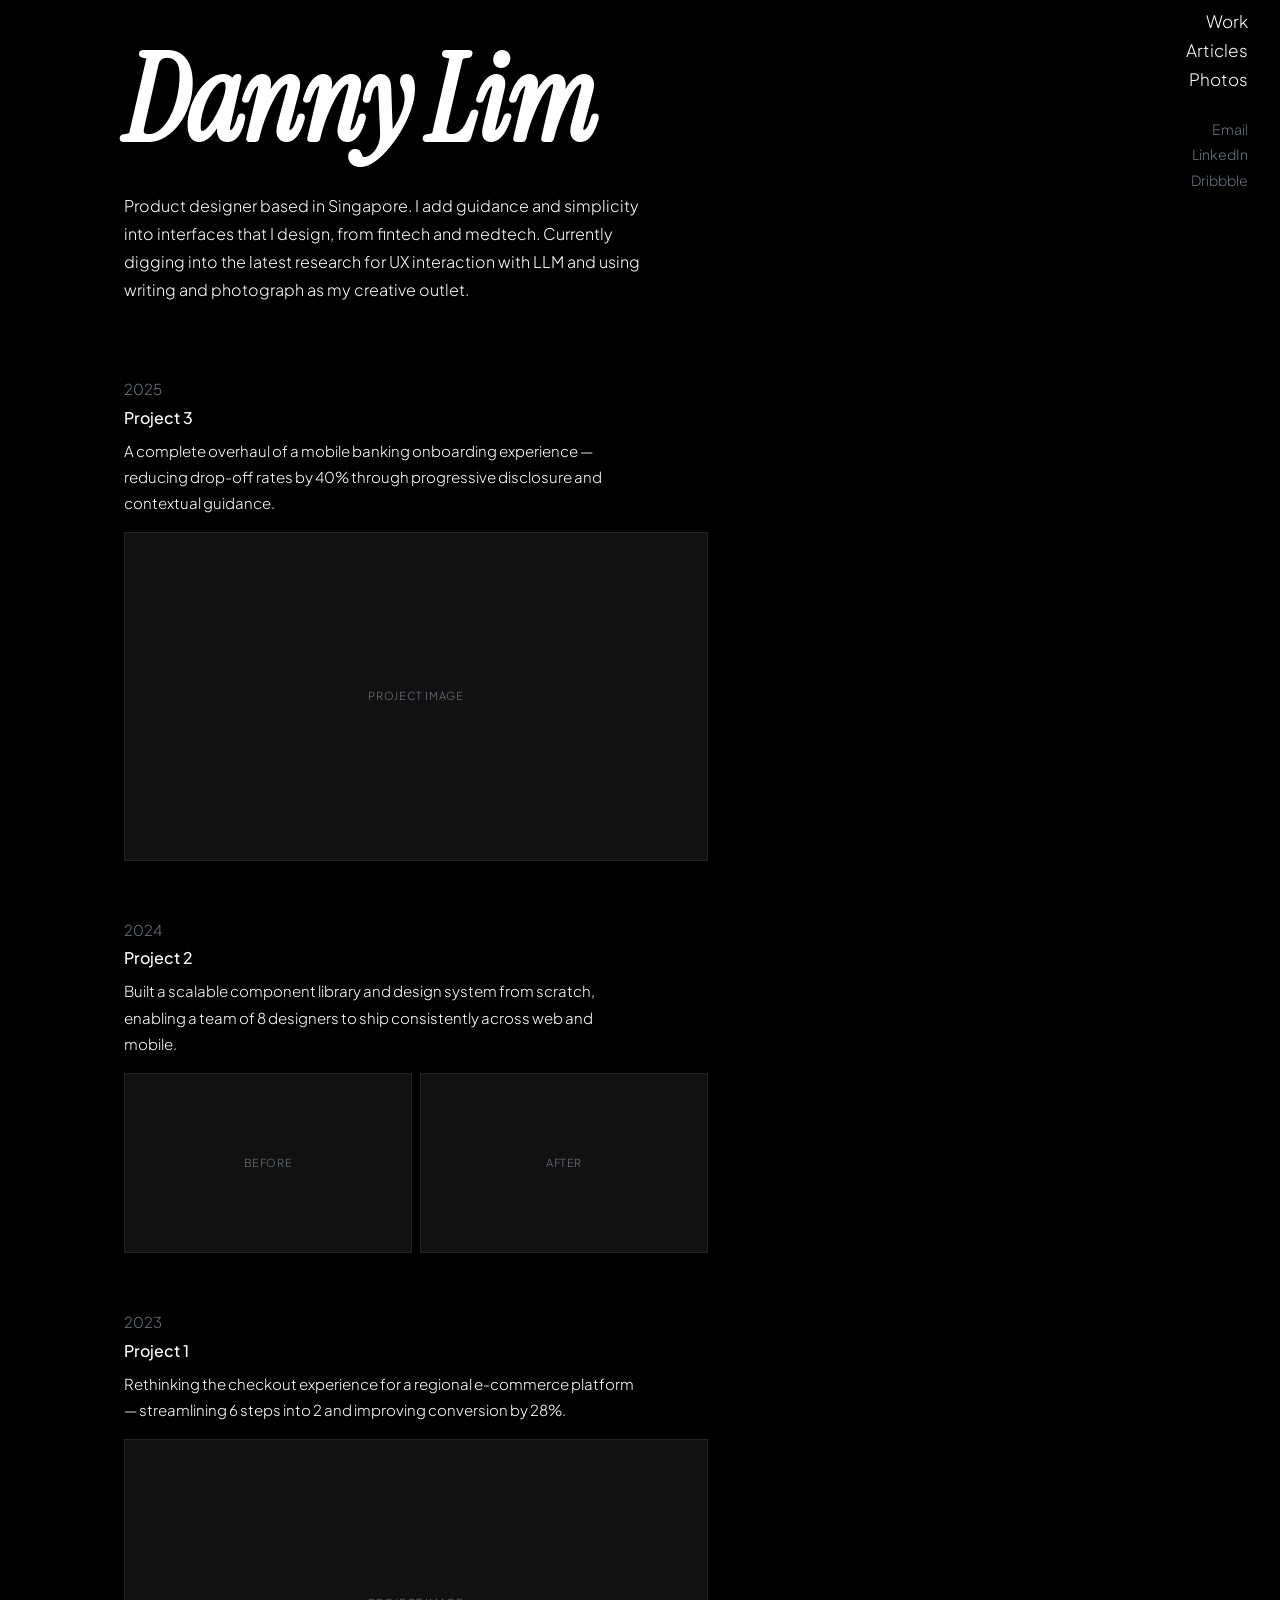
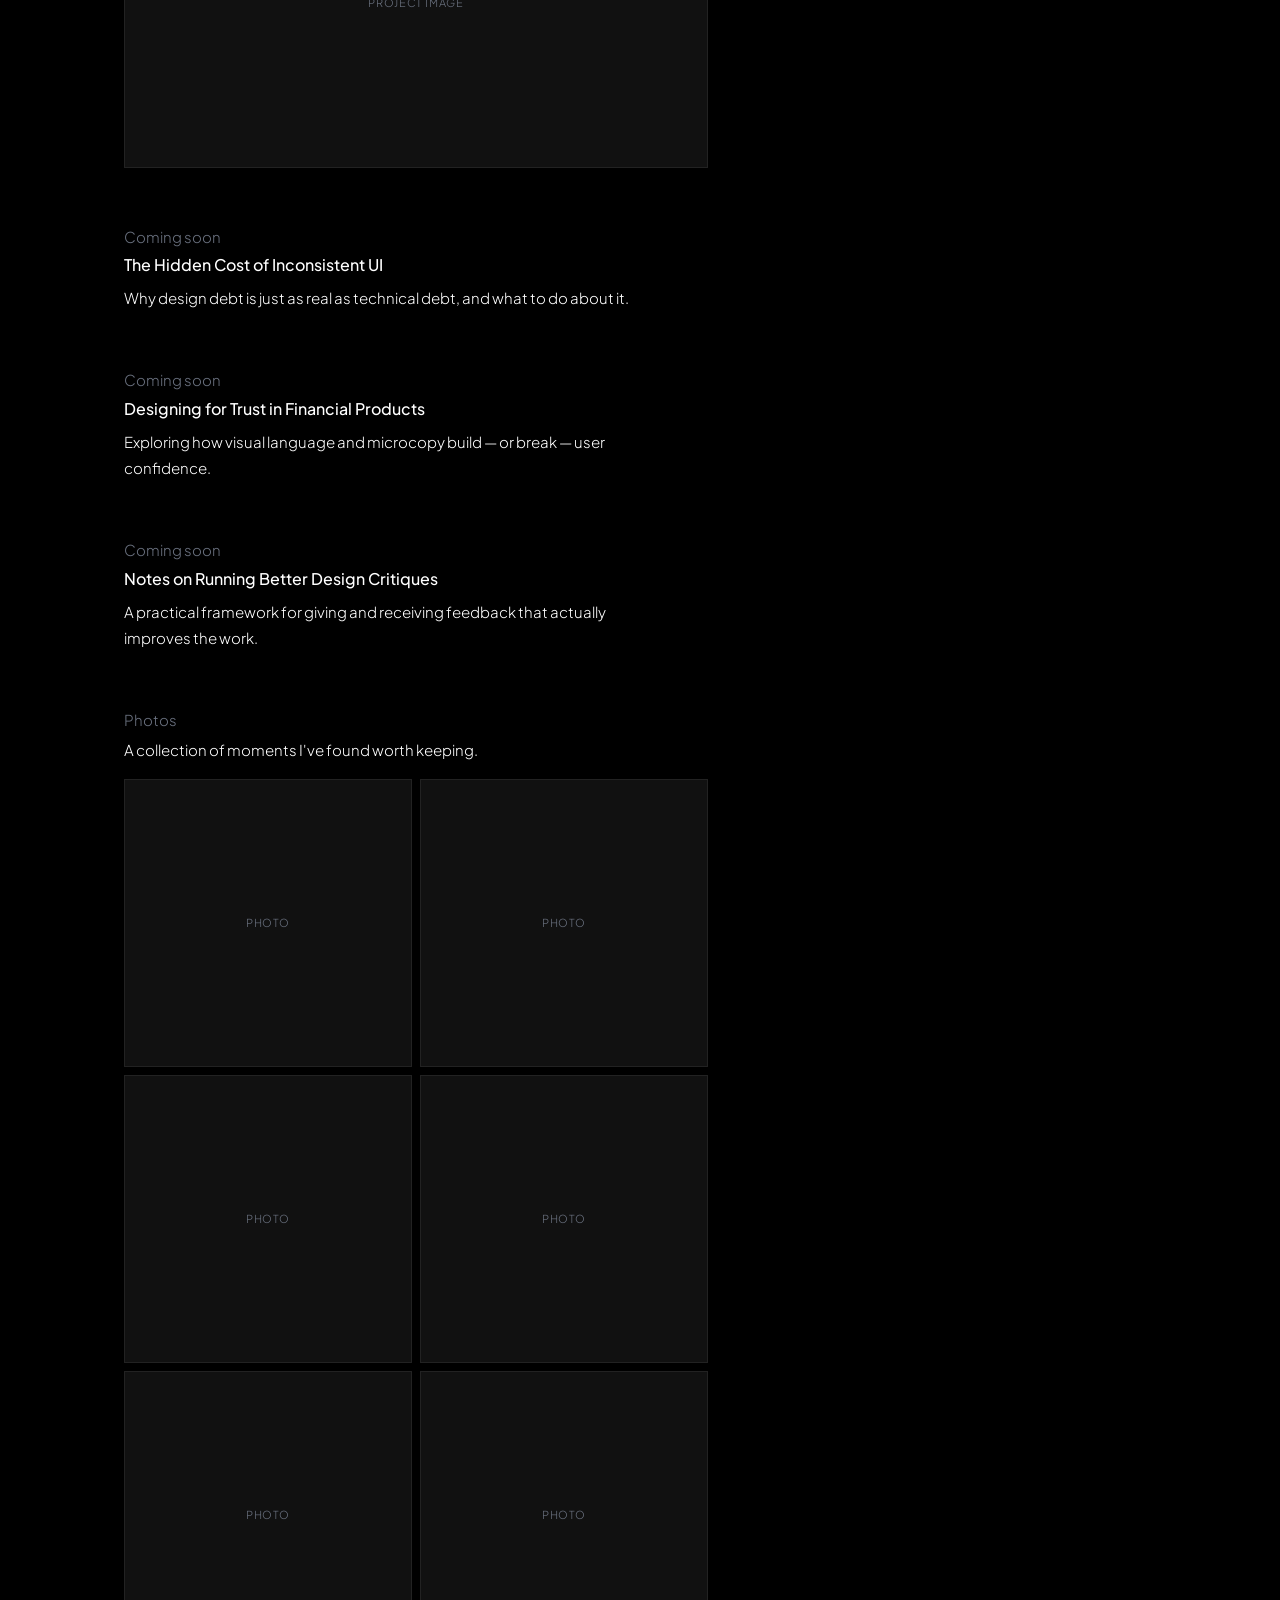
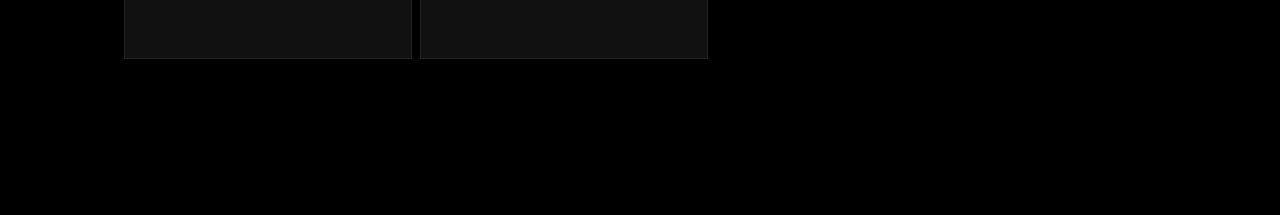
==== index.html @ 84b8797f "Initial commit — Danny Lim portfolio site HTML/CSS/JS portfolio with Work, Articles, and Photos sect" ====
<!DOCTYPE html>
<html lang="en">
<head>
  <meta charset="UTF-8" />
  <meta name="viewport" content="width=device-width, initial-scale=1.0" />
  <title>Danny Lim</title>
  <link rel="preconnect" href="https://fonts.googleapis.com" />
  <link rel="preconnect" href="https://fonts.gstatic.com" crossorigin />
  <link href="https://fonts.googleapis.com/css2?family=Instrument+Serif:ital@1&family=Plus+Jakarta+Sans:wght@300;400;500&display=swap" rel="stylesheet" />
  <link rel="stylesheet" href="style.css" />
</head>
<body>

  <!-- MOBILE TOP NAV -->
  <header class="mobile-header">
    <nav class="mobile-nav">
      <a href="#work">Work</a>
      <a href="#articles">Articles</a>
      <a href="#photos">Photos</a>
    </nav>
    <div class="mobile-social">
      <a href="mailto:hello@dannylim.com">Email</a>
      /
      <a href="#">LinkedIn</a>
      /
      <a href="#">Dribbble</a>
    </div>
  </header>

  <!-- FIXED RIGHT SIDEBAR (desktop) -->
  <aside class="sidebar">
    <nav class="sidebar-nav">
      <a href="#work">Work</a>
      <a href="#articles">Articles</a>
      <a href="#photos">Photos</a>
    </nav>
    <div class="sidebar-social">
      <a href="mailto:hello@dannylim.com">Email</a>
      <a href="#">LinkedIn</a>
      <a href="#">Dribbble</a>
    </div>
  </aside>

  <!-- MAIN -->
  <main class="main">

    <!-- NAME -->
    <h1 class="name">Danny Lim</h1>

    <!-- BIO -->
    <p class="bio">
      Product designer based in Singapore. I add guidance and simplicity into interfaces that I design, from fintech and medtech. Currently digging into the latest research for UX interaction with LLM and using writing and photograph as my creative outlet.
    </p>

    <!-- WORK -->
    <section id="work">

      <article class="entry">
        <p class="entry-date">2025</p>
        <h2 class="entry-title"><a href="#">Project 3</a></h2>
        <p class="entry-desc">
          A complete overhaul of a mobile banking onboarding experience — reducing drop-off rates by 40% through progressive disclosure and contextual guidance.
        </p>
        <div class="entry-images">
          <div class="img-placeholder full"><span>Project Image</span></div>
        </div>
      </article>

      <article class="entry">
        <p class="entry-date">2024</p>
        <h2 class="entry-title"><a href="#">Project 2</a></h2>
        <p class="entry-desc">
          Built a scalable component library and design system from scratch, enabling a team of 8 designers to ship consistently across web and mobile.
        </p>
        <div class="entry-images two-col">
          <div class="img-placeholder"><span>Before</span></div>
          <div class="img-placeholder"><span>After</span></div>
        </div>
      </article>

      <article class="entry">
        <p class="entry-date">2023</p>
        <h2 class="entry-title"><a href="#">Project 1</a></h2>
        <p class="entry-desc">
          Rethinking the checkout experience for a regional e-commerce platform — streamlining 6 steps into 2 and improving conversion by 28%.
        </p>
        <div class="entry-images">
          <div class="img-placeholder full"><span>Project Image</span></div>
        </div>
      </article>

    </section>

    <!-- ARTICLES -->
    <section id="articles">

      <article class="entry">
        <p class="entry-date">Coming soon</p>
        <h2 class="entry-title"><a href="#">The Hidden Cost of Inconsistent UI</a></h2>
        <p class="entry-desc">Why design debt is just as real as technical debt, and what to do about it.</p>
      </article>

      <article class="entry">
        <p class="entry-date">Coming soon</p>
        <h2 class="entry-title"><a href="#">Designing for Trust in Financial Products</a></h2>
        <p class="entry-desc">Exploring how visual language and microcopy build — or break — user confidence.</p>
      </article>

      <article class="entry">
        <p class="entry-date">Coming soon</p>
        <h2 class="entry-title"><a href="#">Notes on Running Better Design Critiques</a></h2>
        <p class="entry-desc">A practical framework for giving and receiving feedback that actually improves the work.</p>
      </article>

    </section>

    <!-- PHOTOS -->
    <section id="photos">

      <article class="entry">
        <p class="entry-date">Photos</p>
        <p class="entry-desc">A collection of moments I've found worth keeping.</p>
        <div class="entry-images two-col">
          <div class="img-placeholder photo-ph"><span>Photo</span></div>
          <div class="img-placeholder photo-ph"><span>Photo</span></div>
          <div class="img-placeholder photo-ph"><span>Photo</span></div>
          <div class="img-placeholder photo-ph"><span>Photo</span></div>
          <div class="img-placeholder photo-ph"><span>Photo</span></div>
          <div class="img-placeholder photo-ph"><span>Photo</span></div>
        </div>
      </article>

    </section>

  </main>

  <script src="script.js"></script>
</body>
</html>
---- style.css ----
/* ===========================
   RESET & BASE
=========================== */
*, *::before, *::after {
  box-sizing: border-box;
  margin: 0;
  padding: 0;
}

:root {
  --bg: #000;
  --text: #fff;
  --muted: #6b7280;
  --font-serif: 'Instrument Serif', Georgia, serif;
  --font-sans: 'Plus Jakarta Sans', system-ui, sans-serif;
}

html {
  scroll-behavior: smooth;
}

body {
  background: var(--bg);
  color: var(--text);
  font-family: var(--font-sans);
  font-weight: 300;
  font-size: 16px;
  line-height: 1.7;
}

a {
  color: inherit;
  text-decoration: none;
}

a:hover {
  text-decoration: underline;
}

/* ===========================
   MOBILE HEADER
=========================== */
.mobile-header {
  display: none;
  padding: 16px 28px 12px;
  margin-bottom: 24px;
}

.mobile-nav {
  display: flex;
  gap: 20px;
  font-size: 16px;
  margin-bottom: 8px;
}

.mobile-social {
  font-size: 14px;
  color: var(--muted);
  display: flex;
  gap: 6px;
  align-items: center;
}

.mobile-social a {
  color: var(--muted);
}

.mobile-social a:hover {
  color: var(--text);
  text-decoration: underline;
}

/* ===========================
   RIGHT SIDEBAR
=========================== */
.sidebar {
  position: fixed;
  top: 8px;
  right: 32px;
  display: flex;
  flex-direction: column;
  align-items: flex-end;
  gap: 24px;
  z-index: 100;
}

.sidebar-nav {
  display: flex;
  flex-direction: column;
  align-items: flex-end;
  gap: 2px;
}

.sidebar-nav a {
  font-size: 17px;
  line-height: 1.6;
}

.sidebar-nav a:hover {
  text-decoration: underline;
}

.sidebar-social {
  display: flex;
  flex-direction: column;
  align-items: flex-end;
  gap: 2px;
}

.sidebar-social a {
  font-size: 14px;
  color: var(--muted);
}

.sidebar-social a:hover {
  color: var(--text);
  text-decoration: underline;
}

/* ===========================
   MAIN CONTENT
=========================== */
.main {
  max-width: 640px;
  padding: 40px 28px 100px;
  margin: 0;
  margin-left: 7.5%;
}

/* ===========================
   NAME
=========================== */
.name {
  font-family: var(--font-serif);
  font-weight: bold;
  font-style: italic;
  font-size: clamp(72px, 11vw, 120px);
  line-height: 1;
  letter-spacing: -0.02em;
  margin-bottom: 32px;
  color: var(--text);
}

/* ===========================
   BIO
=========================== */
.bio {
  font-size: 16px;
  line-height: 1.75;
  color: var(--text);
  max-width: 520px;
  margin-bottom: 72px;
}

/* ===========================
   ENTRIES (projects, articles)
=========================== */
.entry {
  margin-bottom: 56px;
}

.entry-date {
  color: var(--muted);
  font-size: 15px;
  margin-bottom: 4px;
}

.entry-title {
  font-size: 16px;
  font-weight: 500;
  font-family: var(--font-sans);
  line-height: 1.5;
  margin-bottom: 8px;
}

.entry-title a:hover {
  text-decoration: underline;
}

.entry-desc {
  font-size: 15px;
  color: var(--text);
  line-height: 1.75;
  max-width: 520px;
  margin-bottom: 16px;
}

/* ===========================
   ENTRY IMAGES
=========================== */
.entry-images {
  margin-top: 16px;
}

.entry-images.two-col {
  display: grid;
  grid-template-columns: 1fr 1fr;
  gap: 8px;
}

.img-placeholder {
  background: #111;
  border: 1px solid #222;
  display: flex;
  align-items: center;
  justify-content: center;
  aspect-ratio: 16/10;
  width: 100%;
}

.img-placeholder.full {
  aspect-ratio: 16/9;
}

.img-placeholder.photo-ph {
  aspect-ratio: 1;
}

.img-placeholder span {
  font-size: 11px;
  color: var(--muted);
  letter-spacing: 0.06em;
  text-transform: uppercase;
}

.img-placeholder img,
.entry-images img {
  width: 100%;
  height: 100%;
  object-fit: cover;
  display: block;
}

/* ===========================
   RESPONSIVE
=========================== */
@media (max-width: 768px) {
  .sidebar {
    display: none;
  }

  .mobile-header {
    display: block;
  }

  .main {
    margin-left: 0;
    padding: 0 28px 80px;
  }

  .name {
    font-size: clamp(64px, 18vw, 96px);
    margin-bottom: 24px;
  }

  .entry-images.two-col {
    grid-template-columns: 1fr;
  }
}
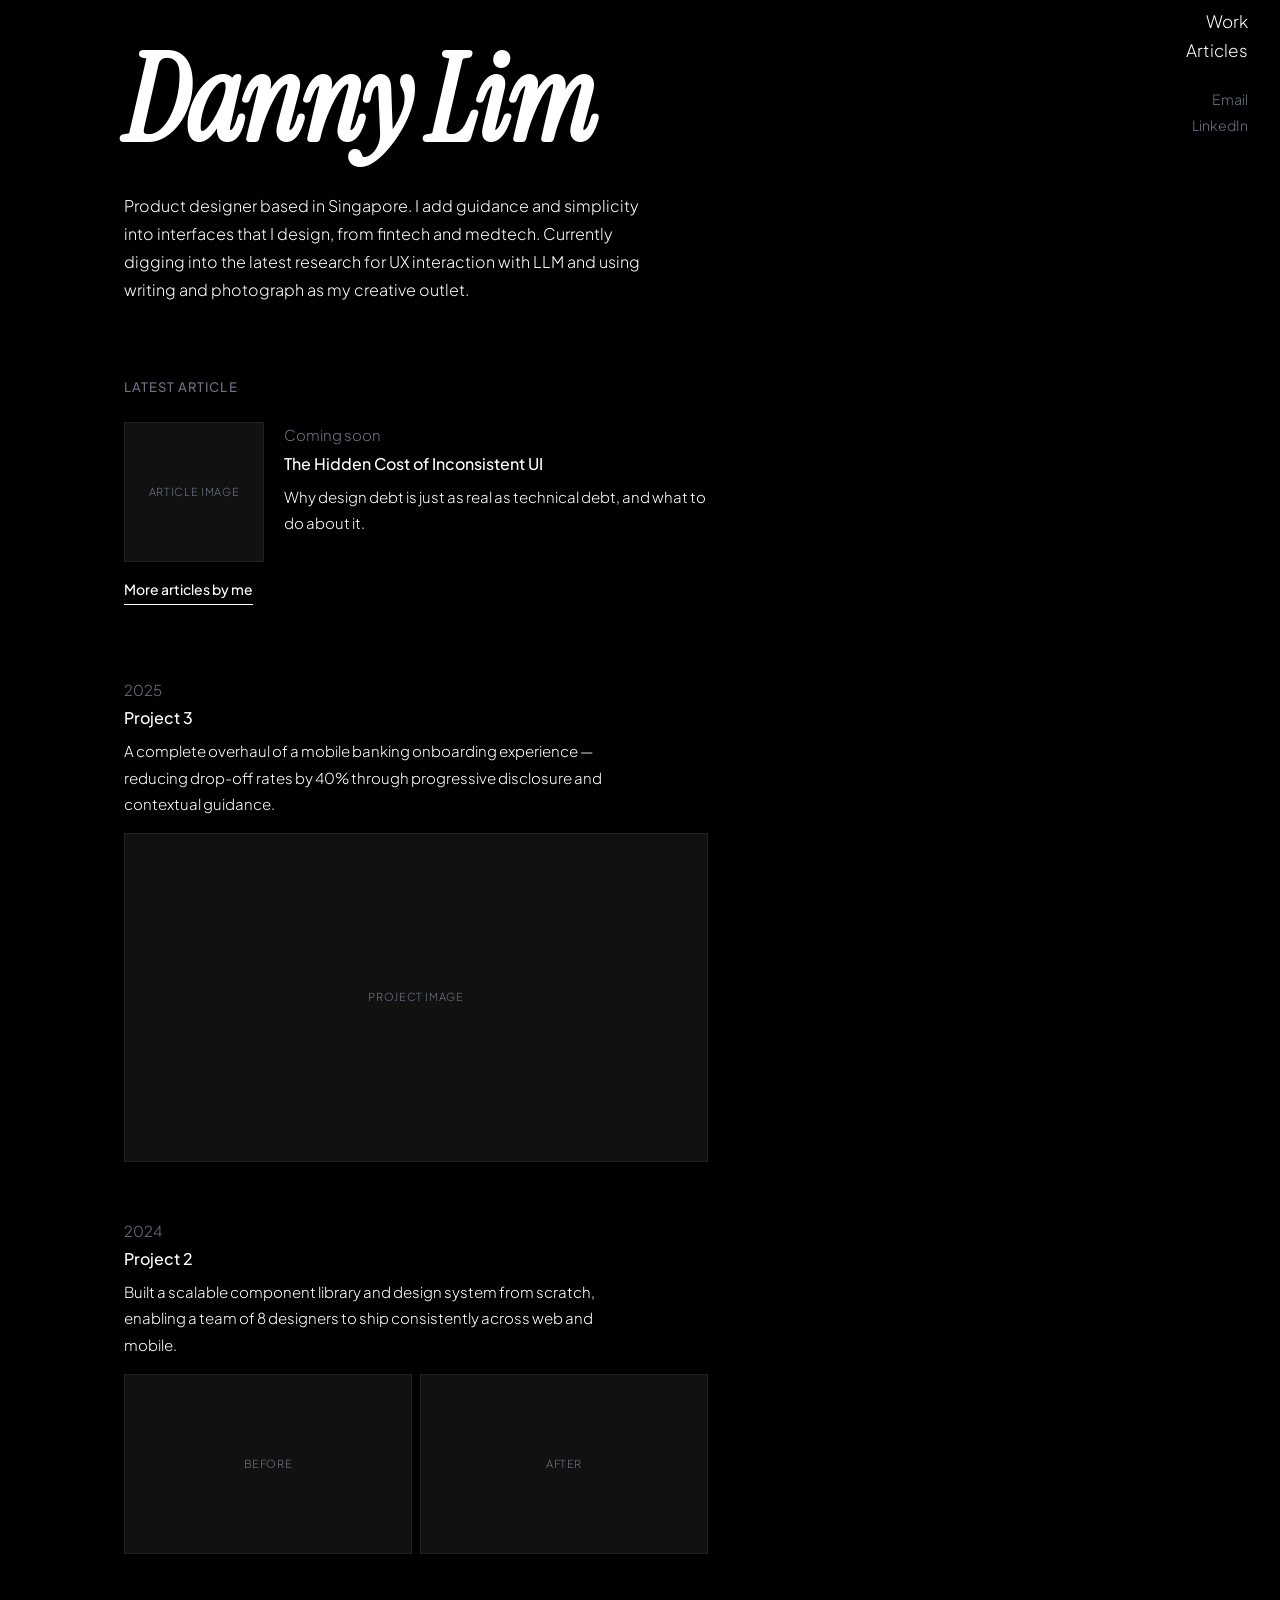
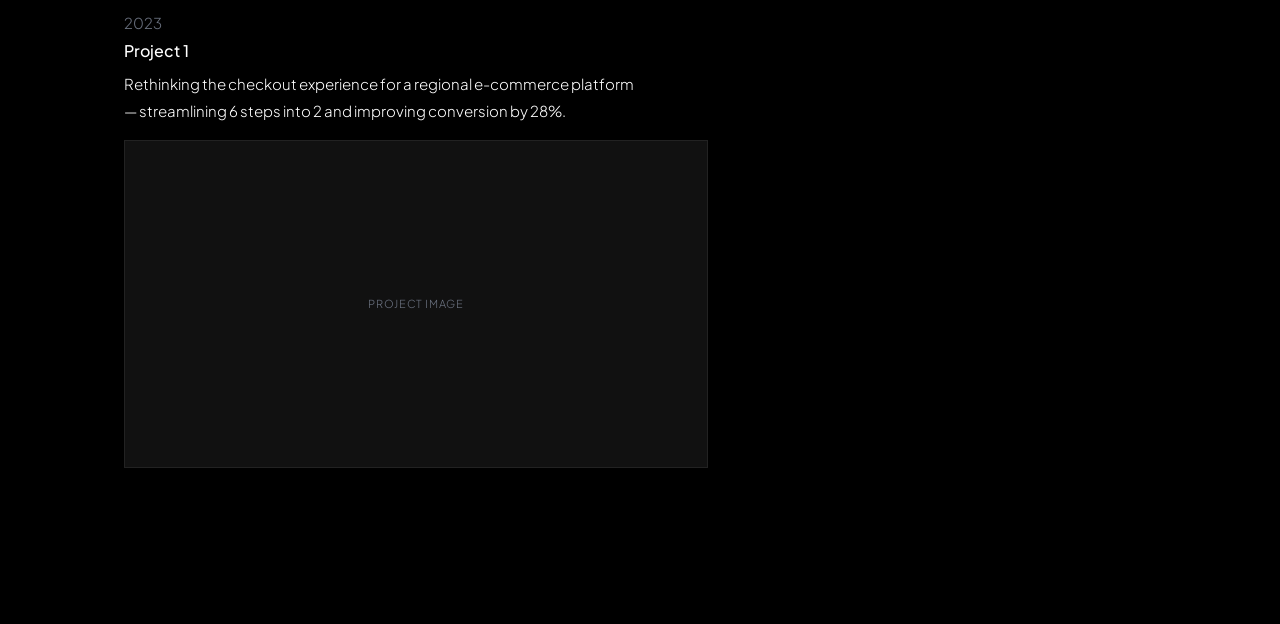
==== commit 0fae9b39: "Add articles page, latest article preview, and remove photos section - Move articles to dedicated ar" ====
--- a/index.html
+++ b/index.html
@@ -1,29 +1,30 @@
 <!DOCTYPE html>
 <html lang="en">
+
 <head>
   <meta charset="UTF-8" />
   <meta name="viewport" content="width=device-width, initial-scale=1.0" />
   <title>Danny Lim</title>
   <link rel="preconnect" href="https://fonts.googleapis.com" />
   <link rel="preconnect" href="https://fonts.gstatic.com" crossorigin />
-  <link href="https://fonts.googleapis.com/css2?family=Instrument+Serif:ital@1&family=Plus+Jakarta+Sans:wght@300;400;500&display=swap" rel="stylesheet" />
+  <link
+    href="https://fonts.googleapis.com/css2?family=Instrument+Serif:ital@1&family=Plus+Jakarta+Sans:wght@300;400;500&display=swap"
+    rel="stylesheet" />
   <link rel="stylesheet" href="style.css" />
 </head>
+
 <body>
 
   <!-- MOBILE TOP NAV -->
   <header class="mobile-header">
     <nav class="mobile-nav">
       <a href="#work">Work</a>
-      <a href="#articles">Articles</a>
-      <a href="#photos">Photos</a>
+      <a href="articles.html">Articles</a>
     </nav>
     <div class="mobile-social">
       <a href="mailto:hello@dannylim.com">Email</a>
       /
-      <a href="#">LinkedIn</a>
-      /
-      <a href="#">Dribbble</a>
+      <a href="https://www.linkedin.com/in/danny-lim-559282153/">LinkedIn</a>
     </div>
   </header>
 
@@ -31,13 +32,11 @@
   <aside class="sidebar">
     <nav class="sidebar-nav">
       <a href="#work">Work</a>
-      <a href="#articles">Articles</a>
-      <a href="#photos">Photos</a>
+      <a href="articles.html">Articles</a>
     </nav>
     <div class="sidebar-social">
       <a href="mailto:hello@dannylim.com">Email</a>
-      <a href="#">LinkedIn</a>
-      <a href="#">Dribbble</a>
+      <a href="https://www.linkedin.com/in/danny-lim-559282153/">LinkedIn</a>
     </div>
   </aside>
 
@@ -49,8 +48,26 @@
 
     <!-- BIO -->
     <p class="bio">
-      Product designer based in Singapore. I add guidance and simplicity into interfaces that I design, from fintech and medtech. Currently digging into the latest research for UX interaction with LLM and using writing and photograph as my creative outlet.
+      Product designer based in Singapore. I add guidance and simplicity into interfaces that I design, from fintech and
+      medtech. Currently digging into the latest research for UX interaction with LLM and using writing and photograph
+      as my creative outlet.
     </p>
+
+    <!-- LATEST ARTICLE -->
+    <section id="latest-article">
+      <h2 class="section-heading">Latest Article</h2>
+      <article class="entry article-entry">
+        <div class="article-image">
+          <div class="img-placeholder"><span>Article Image</span></div>
+        </div>
+        <div class="article-text">
+          <p class="entry-date">Coming soon</p>
+          <h2 class="entry-title"><a href="#">The Hidden Cost of Inconsistent UI</a></h2>
+          <p class="entry-desc">Why design debt is just as real as technical debt, and what to do about it.</p>
+        </div>
+      </article>
+      <a href="articles.html" class="cta-link">More articles by me</a>
+    </section>
 
     <!-- WORK -->
     <section id="work">
@@ -59,7 +76,8 @@
         <p class="entry-date">2025</p>
         <h2 class="entry-title"><a href="#">Project 3</a></h2>
         <p class="entry-desc">
-          A complete overhaul of a mobile banking onboarding experience — reducing drop-off rates by 40% through progressive disclosure and contextual guidance.
+          A complete overhaul of a mobile banking onboarding experience — reducing drop-off rates by 40% through
+          progressive disclosure and contextual guidance.
         </p>
         <div class="entry-images">
           <div class="img-placeholder full"><span>Project Image</span></div>
@@ -70,7 +88,8 @@
         <p class="entry-date">2024</p>
         <h2 class="entry-title"><a href="#">Project 2</a></h2>
         <p class="entry-desc">
-          Built a scalable component library and design system from scratch, enabling a team of 8 designers to ship consistently across web and mobile.
+          Built a scalable component library and design system from scratch, enabling a team of 8 designers to ship
+          consistently across web and mobile.
         </p>
         <div class="entry-images two-col">
           <div class="img-placeholder"><span>Before</span></div>
@@ -82,7 +101,8 @@
         <p class="entry-date">2023</p>
         <h2 class="entry-title"><a href="#">Project 1</a></h2>
         <p class="entry-desc">
-          Rethinking the checkout experience for a regional e-commerce platform — streamlining 6 steps into 2 and improving conversion by 28%.
+          Rethinking the checkout experience for a regional e-commerce platform — streamlining 6 steps into 2 and
+          improving conversion by 28%.
         </p>
         <div class="entry-images">
           <div class="img-placeholder full"><span>Project Image</span></div>
@@ -91,49 +111,11 @@
 
     </section>
 
-    <!-- ARTICLES -->
-    <section id="articles">
 
-      <article class="entry">
-        <p class="entry-date">Coming soon</p>
-        <h2 class="entry-title"><a href="#">The Hidden Cost of Inconsistent UI</a></h2>
-        <p class="entry-desc">Why design debt is just as real as technical debt, and what to do about it.</p>
-      </article>
-
-      <article class="entry">
-        <p class="entry-date">Coming soon</p>
-        <h2 class="entry-title"><a href="#">Designing for Trust in Financial Products</a></h2>
-        <p class="entry-desc">Exploring how visual language and microcopy build — or break — user confidence.</p>
-      </article>
-
-      <article class="entry">
-        <p class="entry-date">Coming soon</p>
-        <h2 class="entry-title"><a href="#">Notes on Running Better Design Critiques</a></h2>
-        <p class="entry-desc">A practical framework for giving and receiving feedback that actually improves the work.</p>
-      </article>
-
-    </section>
-
-    <!-- PHOTOS -->
-    <section id="photos">
-
-      <article class="entry">
-        <p class="entry-date">Photos</p>
-        <p class="entry-desc">A collection of moments I've found worth keeping.</p>
-        <div class="entry-images two-col">
-          <div class="img-placeholder photo-ph"><span>Photo</span></div>
-          <div class="img-placeholder photo-ph"><span>Photo</span></div>
-          <div class="img-placeholder photo-ph"><span>Photo</span></div>
-          <div class="img-placeholder photo-ph"><span>Photo</span></div>
-          <div class="img-placeholder photo-ph"><span>Photo</span></div>
-          <div class="img-placeholder photo-ph"><span>Photo</span></div>
-        </div>
-      </article>
-
-    </section>
 
   </main>
 
   <script src="script.js"></script>
 </body>
-</html>
+
+</html>
--- a/style.css
+++ b/style.css
@@ -232,6 +232,68 @@
 }
 
 /* ===========================
+   SECTION HEADING
+=========================== */
+.section-heading {
+  font-family: var(--font-sans);
+  font-size: 13px;
+  font-weight: 500;
+  letter-spacing: 0.08em;
+  text-transform: uppercase;
+  color: var(--muted);
+  margin-bottom: 24px;
+}
+
+/* ===========================
+   CTA LINK
+=========================== */
+#latest-article {
+  margin-bottom: 72px;
+}
+
+#latest-article .entry {
+  margin-bottom: 12px;
+}
+
+.cta-link {
+  display: inline-block;
+  font-size: 14px;
+  font-weight: 500;
+  color: var(--text);
+  border-bottom: 1px solid var(--text);
+  padding-bottom: 2px;
+  margin-top: 4px;
+}
+
+.cta-link:hover {
+  text-decoration: none;
+  color: var(--muted);
+  border-bottom-color: var(--muted);
+}
+
+/* ===========================
+   ARTICLE LAYOUT (image left, text right)
+=========================== */
+.article-entry {
+  display: flex;
+  gap: 20px;
+  align-items: flex-start;
+}
+
+.article-image {
+  flex: 0 0 140px;
+  width: 140px;
+}
+
+.article-image .img-placeholder {
+  aspect-ratio: 1;
+}
+
+.article-text {
+  flex: 1;
+}
+
+/* ===========================
    RESPONSIVE
 =========================== */
 @media (max-width: 768px) {
@@ -256,4 +318,13 @@
   .entry-images.two-col {
     grid-template-columns: 1fr;
   }
-}
+
+  .article-entry {
+    flex-direction: column;
+  }
+
+  .article-image {
+    width: 100%;
+    flex: none;
+  }
+}
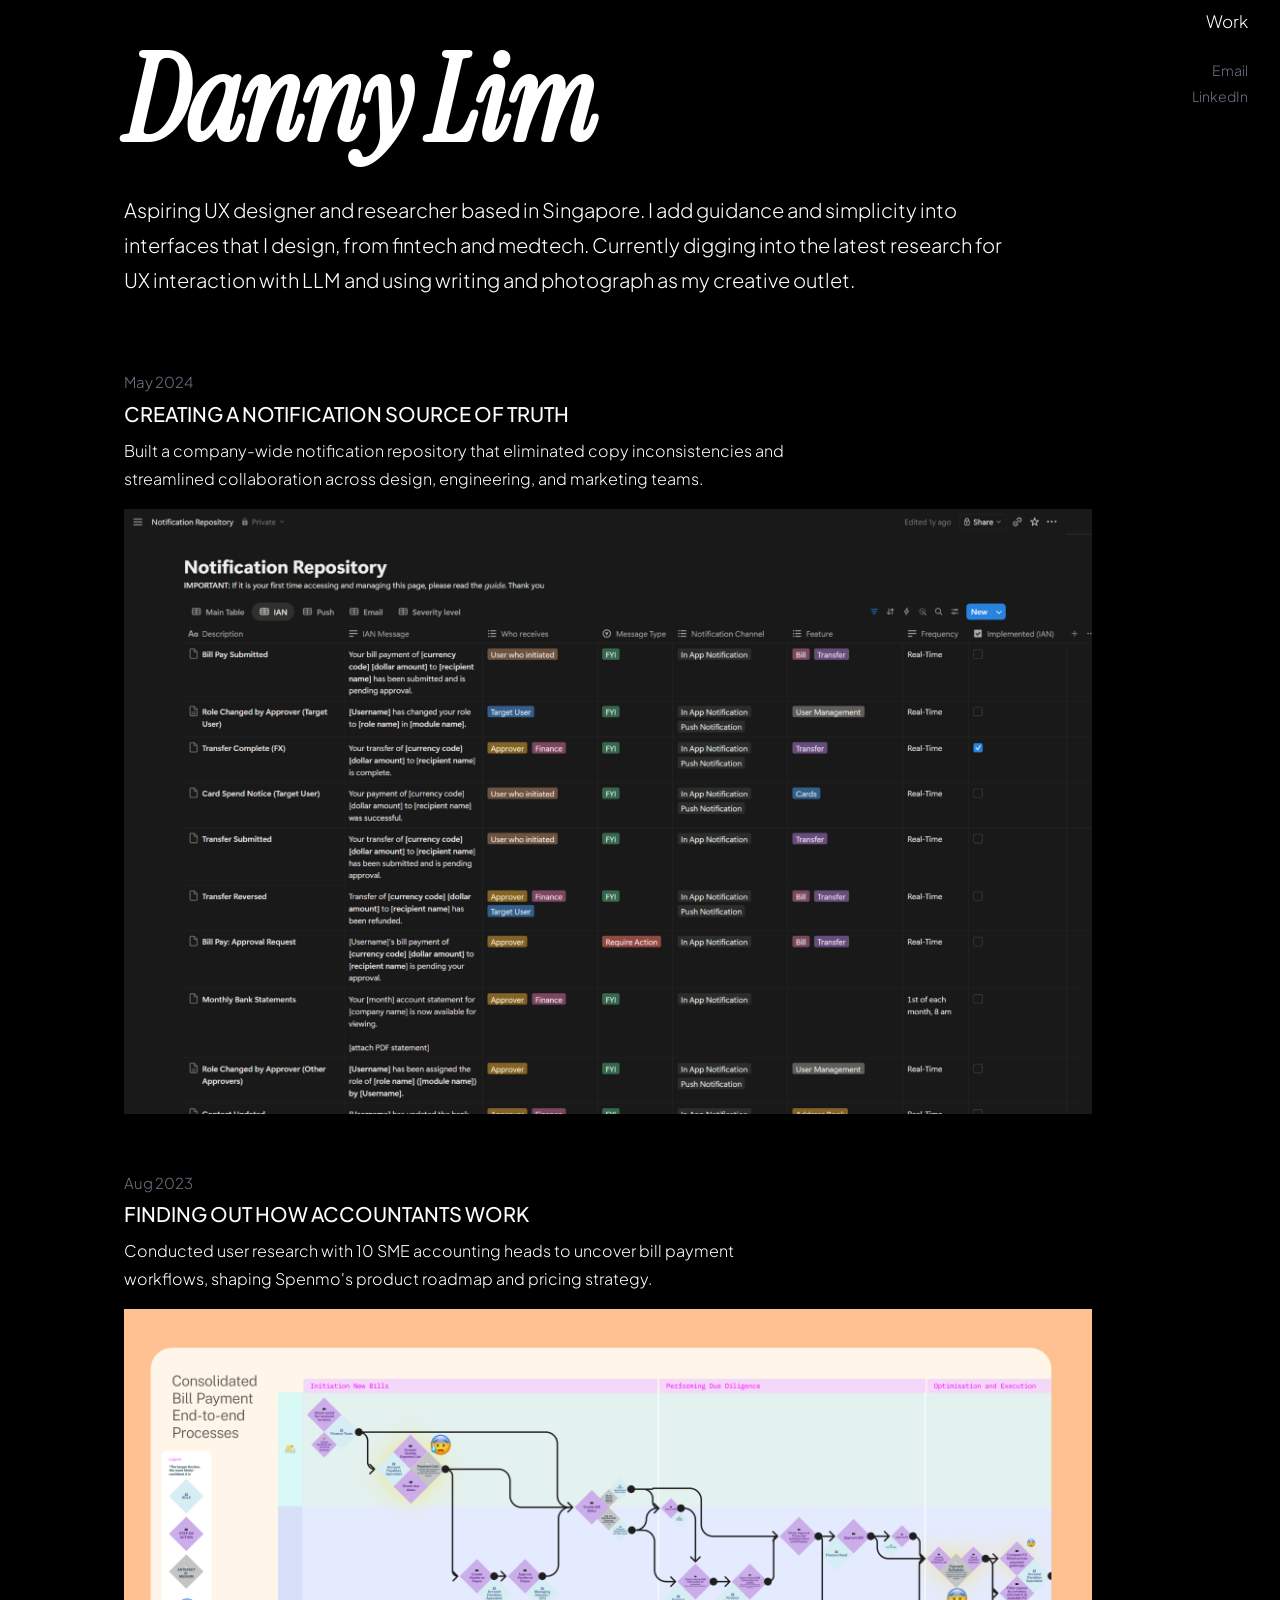
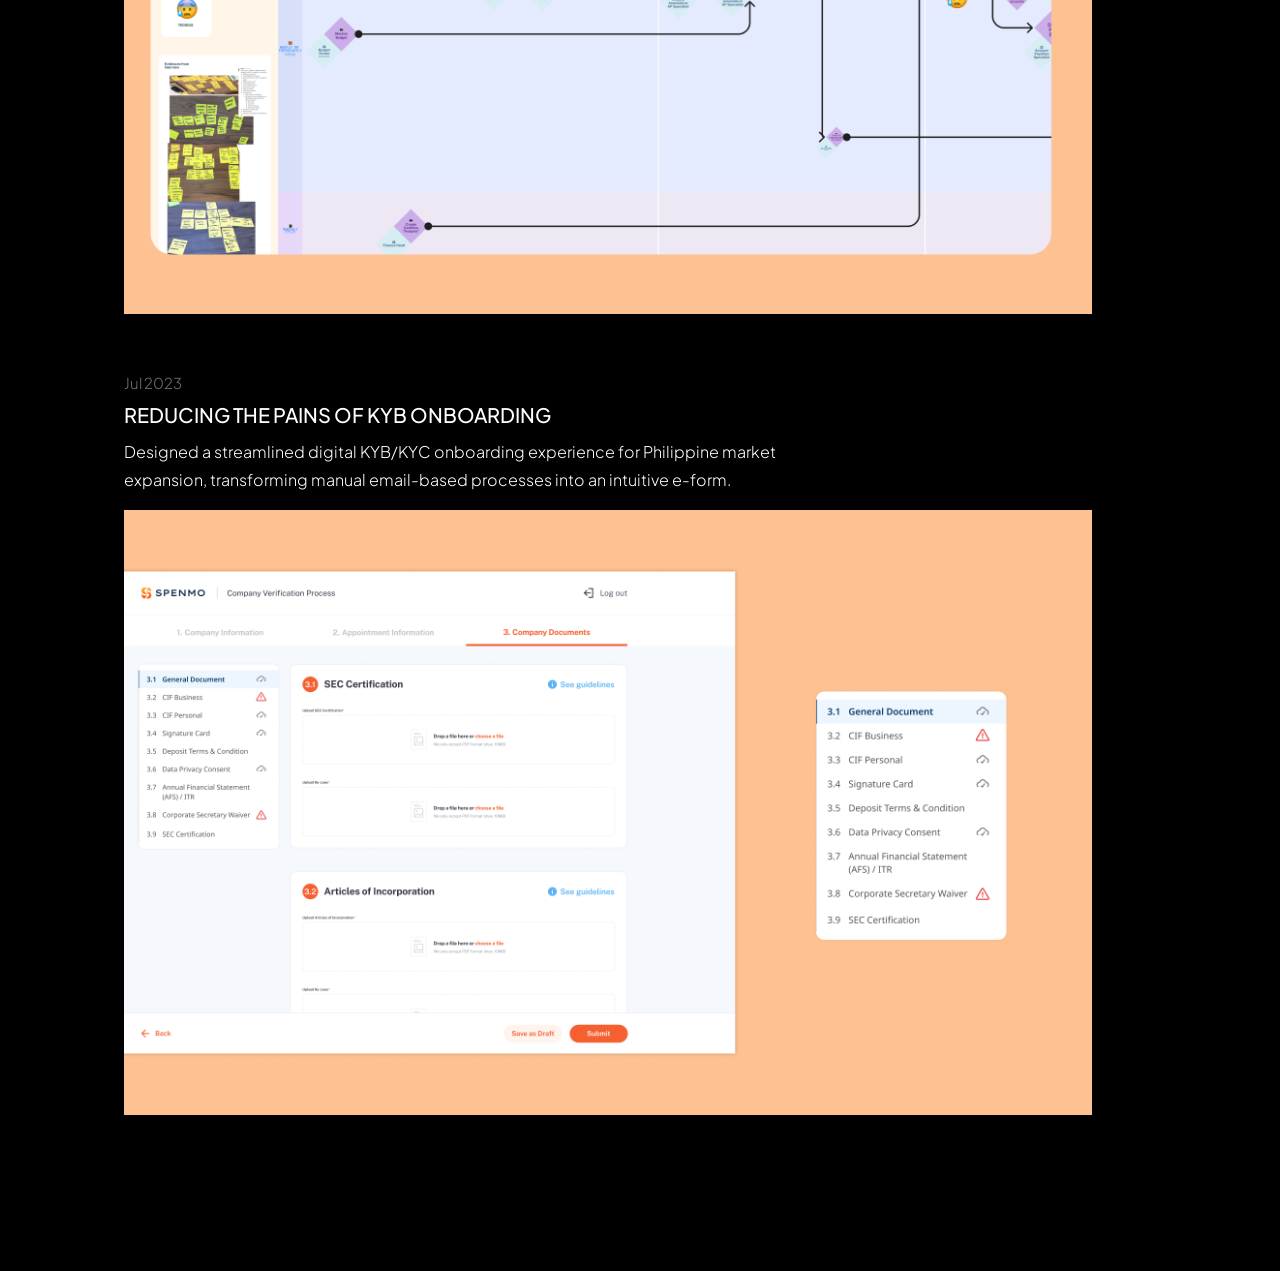
==== commit bc24a46e: "Add three project pages, update homepage, and remove articles - Added project pages for KYB onboardi" ====
--- a/index.html
+++ b/index.html
@@ -19,7 +19,6 @@
   <header class="mobile-header">
     <nav class="mobile-nav">
       <a href="#work">Work</a>
-      <a href="articles.html">Articles</a>
     </nav>
     <div class="mobile-social">
       <a href="mailto:hello@dannylim.com">Email</a>
@@ -32,7 +31,6 @@
   <aside class="sidebar">
     <nav class="sidebar-nav">
       <a href="#work">Work</a>
-      <a href="articles.html">Articles</a>
     </nav>
     <div class="sidebar-social">
       <a href="mailto:hello@dannylim.com">Email</a>
@@ -48,64 +46,49 @@
 
     <!-- BIO -->
     <p class="bio">
-      Product designer based in Singapore. I add guidance and simplicity into interfaces that I design, from fintech and
+      Aspiring UX designer and researcher based in Singapore. I add guidance and simplicity into interfaces that I
+      design, from fintech and
       medtech. Currently digging into the latest research for UX interaction with LLM and using writing and photograph
       as my creative outlet.
     </p>
-
-    <!-- LATEST ARTICLE -->
-    <section id="latest-article">
-      <h2 class="section-heading">Latest Article</h2>
-      <article class="entry article-entry">
-        <div class="article-image">
-          <div class="img-placeholder"><span>Article Image</span></div>
-        </div>
-        <div class="article-text">
-          <p class="entry-date">Coming soon</p>
-          <h2 class="entry-title"><a href="#">The Hidden Cost of Inconsistent UI</a></h2>
-          <p class="entry-desc">Why design debt is just as real as technical debt, and what to do about it.</p>
-        </div>
-      </article>
-      <a href="articles.html" class="cta-link">More articles by me</a>
-    </section>
 
     <!-- WORK -->
     <section id="work">
 
       <article class="entry">
-        <p class="entry-date">2025</p>
-        <h2 class="entry-title"><a href="#">Project 3</a></h2>
+        <p class="entry-date">May 2024</p>
+        <h2 class="entry-title"><a href="project-notification.html">CREATING A NOTIFICATION SOURCE OF TRUTH</a></h2>
         <p class="entry-desc">
-          A complete overhaul of a mobile banking onboarding experience — reducing drop-off rates by 40% through
-          progressive disclosure and contextual guidance.
+          Built a company-wide notification repository that eliminated copy inconsistencies and streamlined
+          collaboration
+          across design, engineering, and marketing teams.
         </p>
         <div class="entry-images">
-          <div class="img-placeholder full"><span>Project Image</span></div>
+          <img src="portfolio images/Grof_notification_repository.png" alt="Notification Repository" />
         </div>
       </article>
 
       <article class="entry">
-        <p class="entry-date">2024</p>
-        <h2 class="entry-title"><a href="#">Project 2</a></h2>
+        <p class="entry-date">Aug 2023</p>
+        <h2 class="entry-title"><a href="project-research.html">FINDING OUT HOW ACCOUNTANTS WORK</a></h2>
         <p class="entry-desc">
-          Built a scalable component library and design system from scratch, enabling a team of 8 designers to ship
-          consistently across web and mobile.
+          Conducted user research with 10 SME accounting heads to uncover bill payment workflows, shaping Spenmo's
+          product roadmap and pricing strategy.
         </p>
-        <div class="entry-images two-col">
-          <div class="img-placeholder"><span>Before</span></div>
-          <div class="img-placeholder"><span>After</span></div>
+        <div class="entry-images">
+          <img src="portfolio images/Spenmo_Research.png" alt="Onboarding KYB/KYC" />
         </div>
       </article>
 
       <article class="entry">
-        <p class="entry-date">2023</p>
-        <h2 class="entry-title"><a href="#">Project 1</a></h2>
+        <p class="entry-date">Jul 2023</p>
+        <h2 class="entry-title"><a href="project-kyb.html">REDUCING THE PAINS OF KYB ONBOARDING</a></h2>
         <p class="entry-desc">
-          Rethinking the checkout experience for a regional e-commerce platform — streamlining 6 steps into 2 and
-          improving conversion by 28%.
+          Designed a streamlined digital KYB/KYC onboarding experience for Philippine market expansion, transforming
+          manual email-based processes into an intuitive e-form.
         </p>
         <div class="entry-images">
-          <div class="img-placeholder full"><span>Project Image</span></div>
+          <img src="portfolio images/Spenmo_KYB.png" alt="Onboarding KYB/KYC" />
         </div>
       </article>
 
--- a/style.css
+++ b/style.css
@@ -1,7 +1,9 @@
 /* ===========================
    RESET & BASE
 =========================== */
-*, *::before, *::after {
+*,
+*::before,
+*::after {
   box-sizing: border-box;
   margin: 0;
   padding: 0;
@@ -121,7 +123,7 @@
    MAIN CONTENT
 =========================== */
 .main {
-  max-width: 640px;
+  max-width: 1024px;
   padding: 40px 28px 100px;
   margin: 0;
   margin-left: 7.5%;
@@ -145,10 +147,10 @@
    BIO
 =========================== */
 .bio {
-  font-size: 16px;
-  line-height: 1.75;
-  color: var(--text);
-  max-width: 520px;
+  font-size: 20px;
+  line-height: 1.75;
+  color: var(--text);
+  max-width: 900px;
   margin-bottom: 72px;
 }
 
@@ -166,7 +168,7 @@
 }
 
 .entry-title {
-  font-size: 16px;
+  font-size: 20px;
   font-weight: 500;
   font-family: var(--font-sans);
   line-height: 1.5;
@@ -177,11 +179,30 @@
   text-decoration: underline;
 }
 
+.entry-body {
+  font-size: 18px;
+  line-height: 1.75;
+  max-width: 600px;
+  margin-bottom: 16px;
+}
+
+.entry-body a {
+  font-weight: 500;
+}
+
+.entry-body a:hover {
+  text-decoration: underline;
+}
+
+.entry-body span {
+  color: var(--muted);
+}
+
 .entry-desc {
-  font-size: 15px;
-  color: var(--text);
-  line-height: 1.75;
-  max-width: 520px;
+  font-size: 16px;
+  color: var(--text);
+  line-height: 1.75;
+  max-width: 680px;
   margin-bottom: 16px;
 }
 
@@ -294,6 +315,163 @@
 }
 
 /* ===========================
+   PROJECT PAGE
+=========================== */
+.back-link {
+  display: inline-block;
+  font-size: 14px;
+  color: var(--muted);
+  margin-bottom: 48px;
+}
+
+.back-link:hover {
+  color: var(--text);
+  text-decoration: none;
+}
+
+.project-title {
+  font-family: var(--font-sans);
+  font-size: clamp(20px, 3vw, 28px);
+  font-weight: 500;
+  line-height: 1.3;
+  letter-spacing: 0.02em;
+  margin-bottom: 16px;
+}
+
+.project-meta {
+  font-size: 14px;
+  color: var(--muted);
+  margin-top: 24px;
+  margin-bottom: 64px;
+  line-height: 1.8;
+}
+
+.project-section {
+  margin-bottom: 56px;
+}
+
+.section-label {
+  font-family: var(--font-sans);
+  font-size: 14px;
+  font-weight: 500;
+  letter-spacing: 0.1em;
+  text-transform: uppercase;
+  color: var(--muted);
+  margin-bottom: 20px;
+}
+
+.scope-list {
+  list-style: none;
+  padding: 0;
+}
+
+.scope-list li {
+  font-size: 15px;
+  color: var(--text);
+  line-height: 1.75;
+  padding-left: 16px;
+  position: relative;
+}
+
+.scope-list li::before {
+  content: '—';
+  position: absolute;
+  left: 0;
+  color: var(--muted);
+}
+
+.project-feature {
+  margin-bottom: 40px;
+}
+
+.feature-title {
+  font-size: 13px;
+  font-weight: 500;
+  letter-spacing: 0.06em;
+  text-transform: uppercase;
+  margin-bottom: 10px;
+}
+
+.feature-list {
+  list-style: none;
+  padding: 0;
+  margin-top: 10px;
+}
+
+.feature-list li {
+  font-size: 15px;
+  color: var(--text);
+  line-height: 1.75;
+  padding-left: 16px;
+  position: relative;
+}
+
+.feature-list li::before {
+  content: '•';
+  position: absolute;
+  left: 0;
+  color: var(--muted);
+}
+
+.scenario-sub {
+  margin-bottom: 28px;
+}
+
+.scenario-sub-title {
+  font-size: 11px;
+  font-weight: 500;
+  letter-spacing: 0.1em;
+  text-transform: uppercase;
+  color: var(--muted);
+  margin-bottom: 8px;
+}
+
+.impact-list {
+  list-style: none;
+  padding: 0;
+}
+
+.impact-list li {
+  font-size: 15px;
+  color: var(--text);
+  line-height: 1.75;
+  padding-left: 16px;
+  position: relative;
+}
+
+.impact-list li::before {
+  content: '—';
+  position: absolute;
+  left: 0;
+  color: var(--muted);
+}
+
+.project-quote {
+  border-left: 2px solid #333;
+  padding-left: 20px;
+  margin: 24px 0;
+  font-size: 15px;
+  color: var(--muted);
+  line-height: 1.75;
+  font-style: italic;
+}
+
+.project-quote cite {
+  display: block;
+  margin-top: 8px;
+  font-style: normal;
+  font-size: 13px;
+  letter-spacing: 0.04em;
+}
+
+.workflow-steps {
+  font-size: 15px;
+  color: var(--muted);
+  margin: 12px 0 4px;
+  line-height: 1.75;
+}
+
+/* ===========================
    RESPONSIVE
 =========================== */
 @media (max-width: 768px) {
@@ -327,4 +505,4 @@
     width: 100%;
     flex: none;
   }
-}
+}
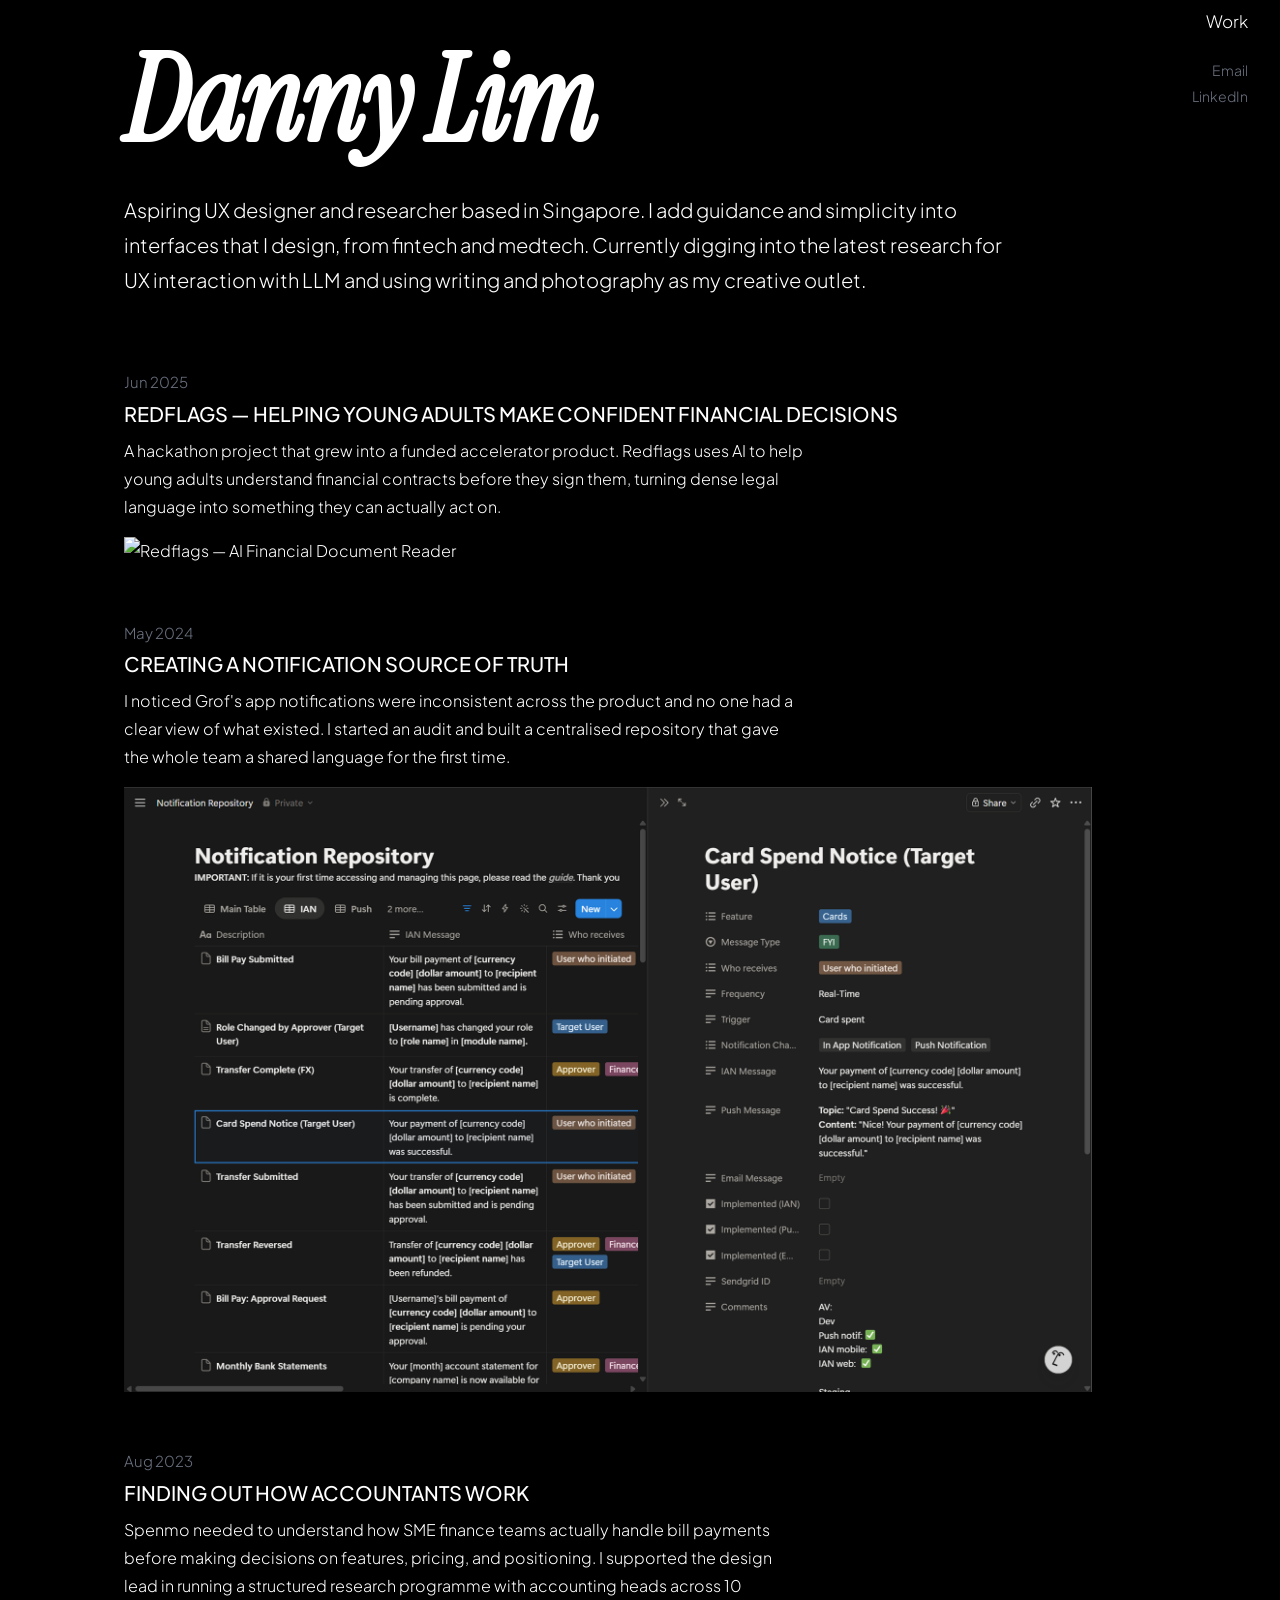
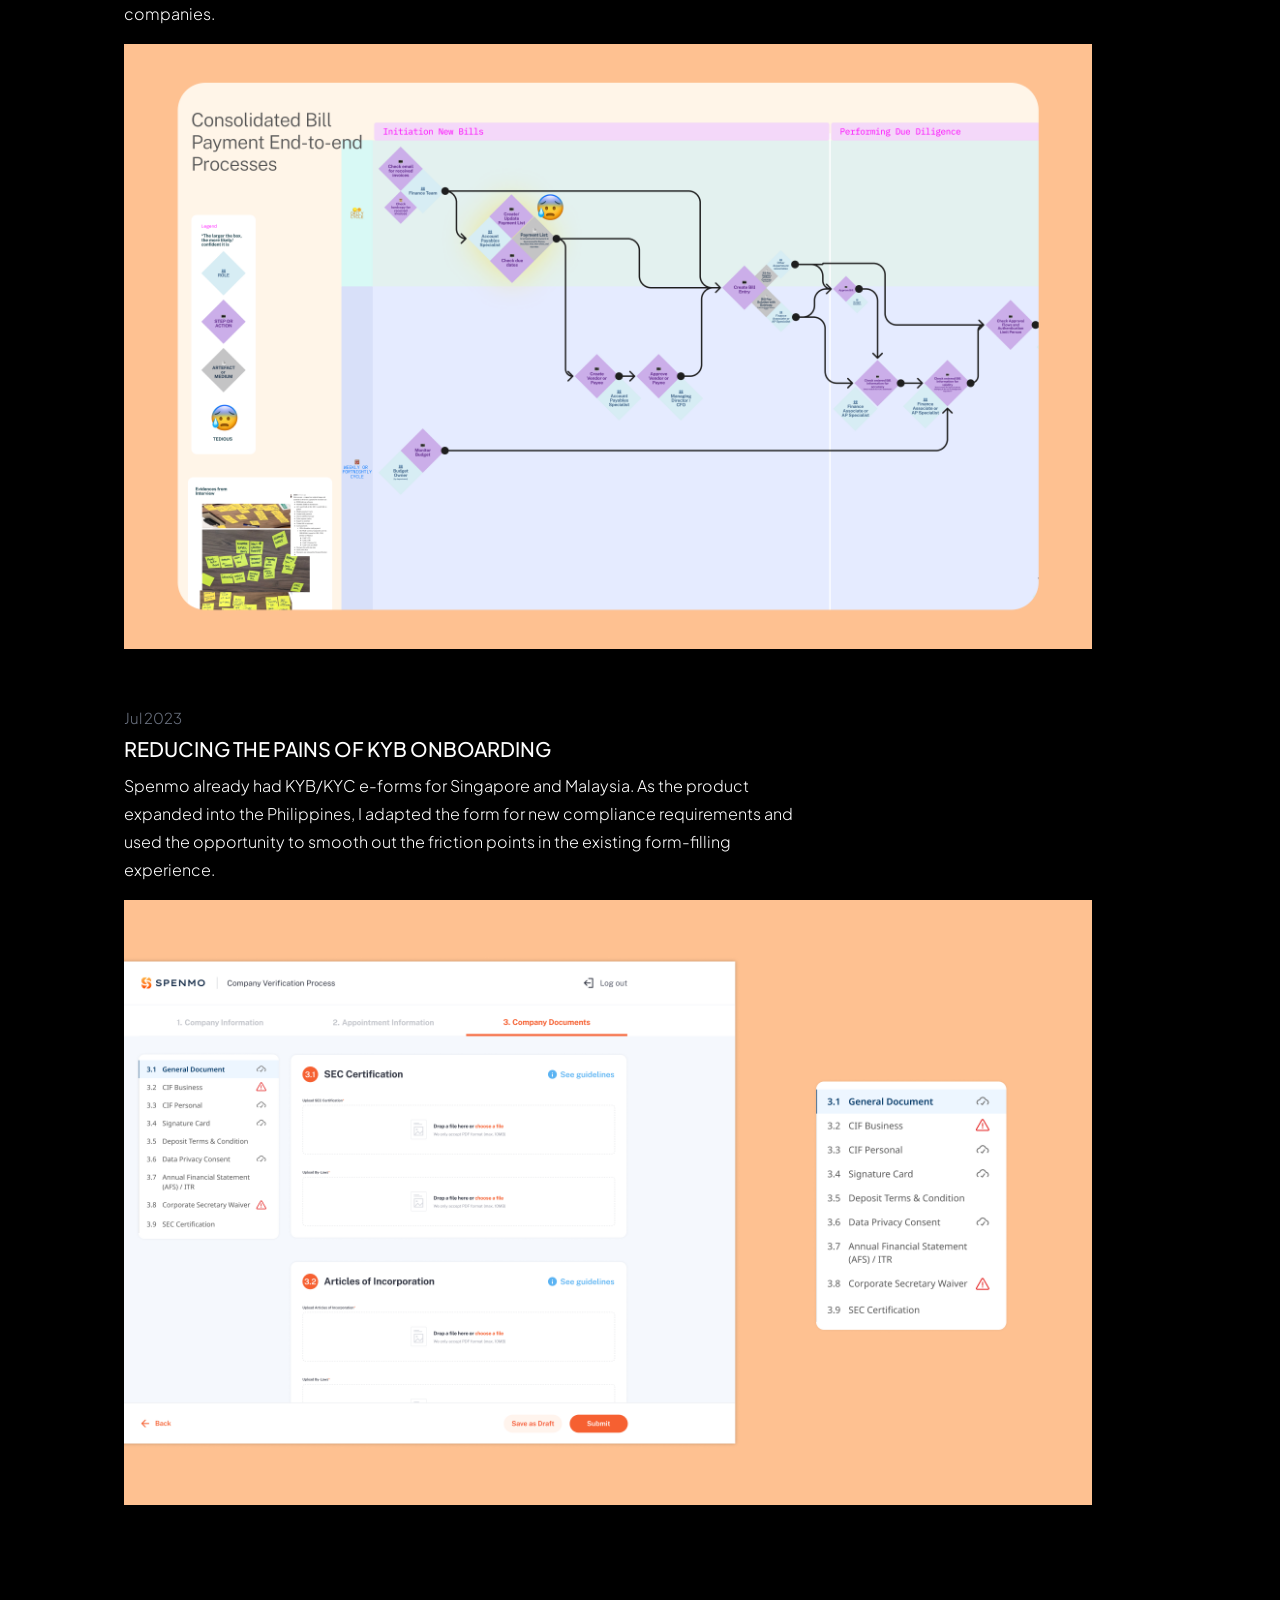
==== commit 6400ba68: "Rewrite all case studies with storytelling structure, add Redflags project - Rewrote project-kyb.htm" ====
--- a/index.html
+++ b/index.html
@@ -47,24 +47,36 @@
     <!-- BIO -->
     <p class="bio">
       Aspiring UX designer and researcher based in Singapore. I add guidance and simplicity into interfaces that I
-      design, from fintech and
-      medtech. Currently digging into the latest research for UX interaction with LLM and using writing and photograph
-      as my creative outlet.
+      design, from fintech and medtech. Currently digging into the latest research for UX interaction with LLM and
+      using writing and photography as my creative outlet.
     </p>
 
     <!-- WORK -->
     <section id="work">
 
       <article class="entry">
+        <p class="entry-date">Jun 2025</p>
+        <h2 class="entry-title"><a href="project-redflags.html">REDFLAGS — HELPING YOUNG ADULTS MAKE CONFIDENT FINANCIAL DECISIONS</a></h2>
+        <p class="entry-desc">
+          A hackathon project that grew into a funded accelerator product. Redflags uses AI to help young adults
+          understand financial contracts before they sign them, turning dense legal language into something they
+          can actually act on.
+        </p>
+        <div class="entry-images">
+          <img src="portfolio images/Redflags project/Hero.png" alt="Redflags — AI Financial Document Reader" />
+        </div>
+      </article>
+
+      <article class="entry">
         <p class="entry-date">May 2024</p>
         <h2 class="entry-title"><a href="project-notification.html">CREATING A NOTIFICATION SOURCE OF TRUTH</a></h2>
         <p class="entry-desc">
-          Built a company-wide notification repository that eliminated copy inconsistencies and streamlined
-          collaboration
-          across design, engineering, and marketing teams.
+          I noticed Grof's app notifications were inconsistent across the product and no one had a clear view of
+          what existed. I started an audit and built a centralised repository that gave the whole team a shared
+          language for the first time.
         </p>
         <div class="entry-images">
-          <img src="portfolio images/Grof_notification_repository.png" alt="Notification Repository" />
+          <img src="portfolio images/Grof notification project/Grof_notification_repository.png" alt="Notification Repository" />
         </div>
       </article>
 
@@ -72,11 +84,12 @@
         <p class="entry-date">Aug 2023</p>
         <h2 class="entry-title"><a href="project-research.html">FINDING OUT HOW ACCOUNTANTS WORK</a></h2>
         <p class="entry-desc">
-          Conducted user research with 10 SME accounting heads to uncover bill payment workflows, shaping Spenmo's
-          product roadmap and pricing strategy.
+          Spenmo needed to understand how SME finance teams actually handle bill payments before making decisions
+          on features, pricing, and positioning. I supported the design lead in running a structured research
+          programme with accounting heads across 10 companies.
         </p>
         <div class="entry-images">
-          <img src="portfolio images/Spenmo_Research.png" alt="Onboarding KYB/KYC" />
+          <img src="portfolio images/Spenmo Research project/Spenmo_Research.png" alt="Accountant Research" />
         </div>
       </article>
 
@@ -84,21 +97,20 @@
         <p class="entry-date">Jul 2023</p>
         <h2 class="entry-title"><a href="project-kyb.html">REDUCING THE PAINS OF KYB ONBOARDING</a></h2>
         <p class="entry-desc">
-          Designed a streamlined digital KYB/KYC onboarding experience for Philippine market expansion, transforming
-          manual email-based processes into an intuitive e-form.
+          Spenmo already had KYB/KYC e-forms for Singapore and Malaysia. As the product expanded into the
+          Philippines, I adapted the form for new compliance requirements and used the opportunity to smooth
+          out the friction points in the existing form-filling experience.
         </p>
         <div class="entry-images">
-          <img src="portfolio images/Spenmo_KYB.png" alt="Onboarding KYB/KYC" />
+          <img src="portfolio images/Spenmo KYB project/Spenmo_KYB.png" alt="KYB Onboarding" />
         </div>
       </article>
 
     </section>
-
-
 
   </main>
 
   <script src="script.js"></script>
 </body>
 
-</html>+</html>
--- a/style.css
+++ b/style.css
@@ -472,6 +472,97 @@
 }
 
 /* ===========================
+   ORANGE IMAGE WRAPPER
+=========================== */
+.img-wrap-orange {
+  background: #F97316;
+  width: 100%;
+  overflow: hidden;
+}
+
+.img-wrap-orange img {
+  width: 100%;
+  height: 100%;
+  object-fit: cover;
+  display: block;
+}
+
+.img-wrap-orange .img-placeholder {
+  background: transparent;
+  border: none;
+}
+
+/* ===========================
+   STAT BLOCK
+=========================== */
+.project-stats {
+  display: flex;
+  gap: 48px;
+  margin: 40px 0 8px;
+  flex-wrap: wrap;
+}
+
+.project-stat {
+  display: flex;
+  flex-direction: column;
+  gap: 4px;
+}
+
+.stat-number {
+  font-family: var(--font-serif);
+  font-style: italic;
+  font-size: clamp(36px, 5vw, 52px);
+  line-height: 1;
+  color: var(--text);
+}
+
+.stat-label {
+  font-size: 13px;
+  color: var(--muted);
+  max-width: 160px;
+  line-height: 1.5;
+}
+
+/* ===========================
+   HMW CALLOUT
+=========================== */
+.project-hmw {
+  font-family: var(--font-serif);
+  font-style: italic;
+  font-size: clamp(18px, 2.5vw, 24px);
+  line-height: 1.5;
+  color: var(--text);
+  border-left: 2px solid #333;
+  padding: 4px 0 4px 24px;
+  margin: 48px 0 56px;
+  max-width: 600px;
+}
+
+/* ===========================
+   RESEARCH INSIGHTS GRID
+=========================== */
+.research-insights {
+  display: grid;
+  grid-template-columns: repeat(3, 1fr);
+  gap: 24px;
+  margin: 32px 0;
+}
+
+.insight-item {
+  border-top: 1px solid #222;
+  padding-top: 16px;
+}
+
+.insight-label {
+  font-size: 11px;
+  font-weight: 500;
+  letter-spacing: 0.1em;
+  text-transform: uppercase;
+  color: var(--muted);
+  margin-bottom: 10px;
+}
+
+/* ===========================
    RESPONSIVE
 =========================== */
 @media (max-width: 768px) {
@@ -505,4 +596,17 @@
     width: 100%;
     flex: none;
   }
+
+  .project-stats {
+    gap: 32px;
+  }
+
+  .research-insights {
+    grid-template-columns: 1fr;
+    gap: 20px;
+  }
+
+  .project-hmw {
+    margin: 36px 0 44px;
+  }
 }
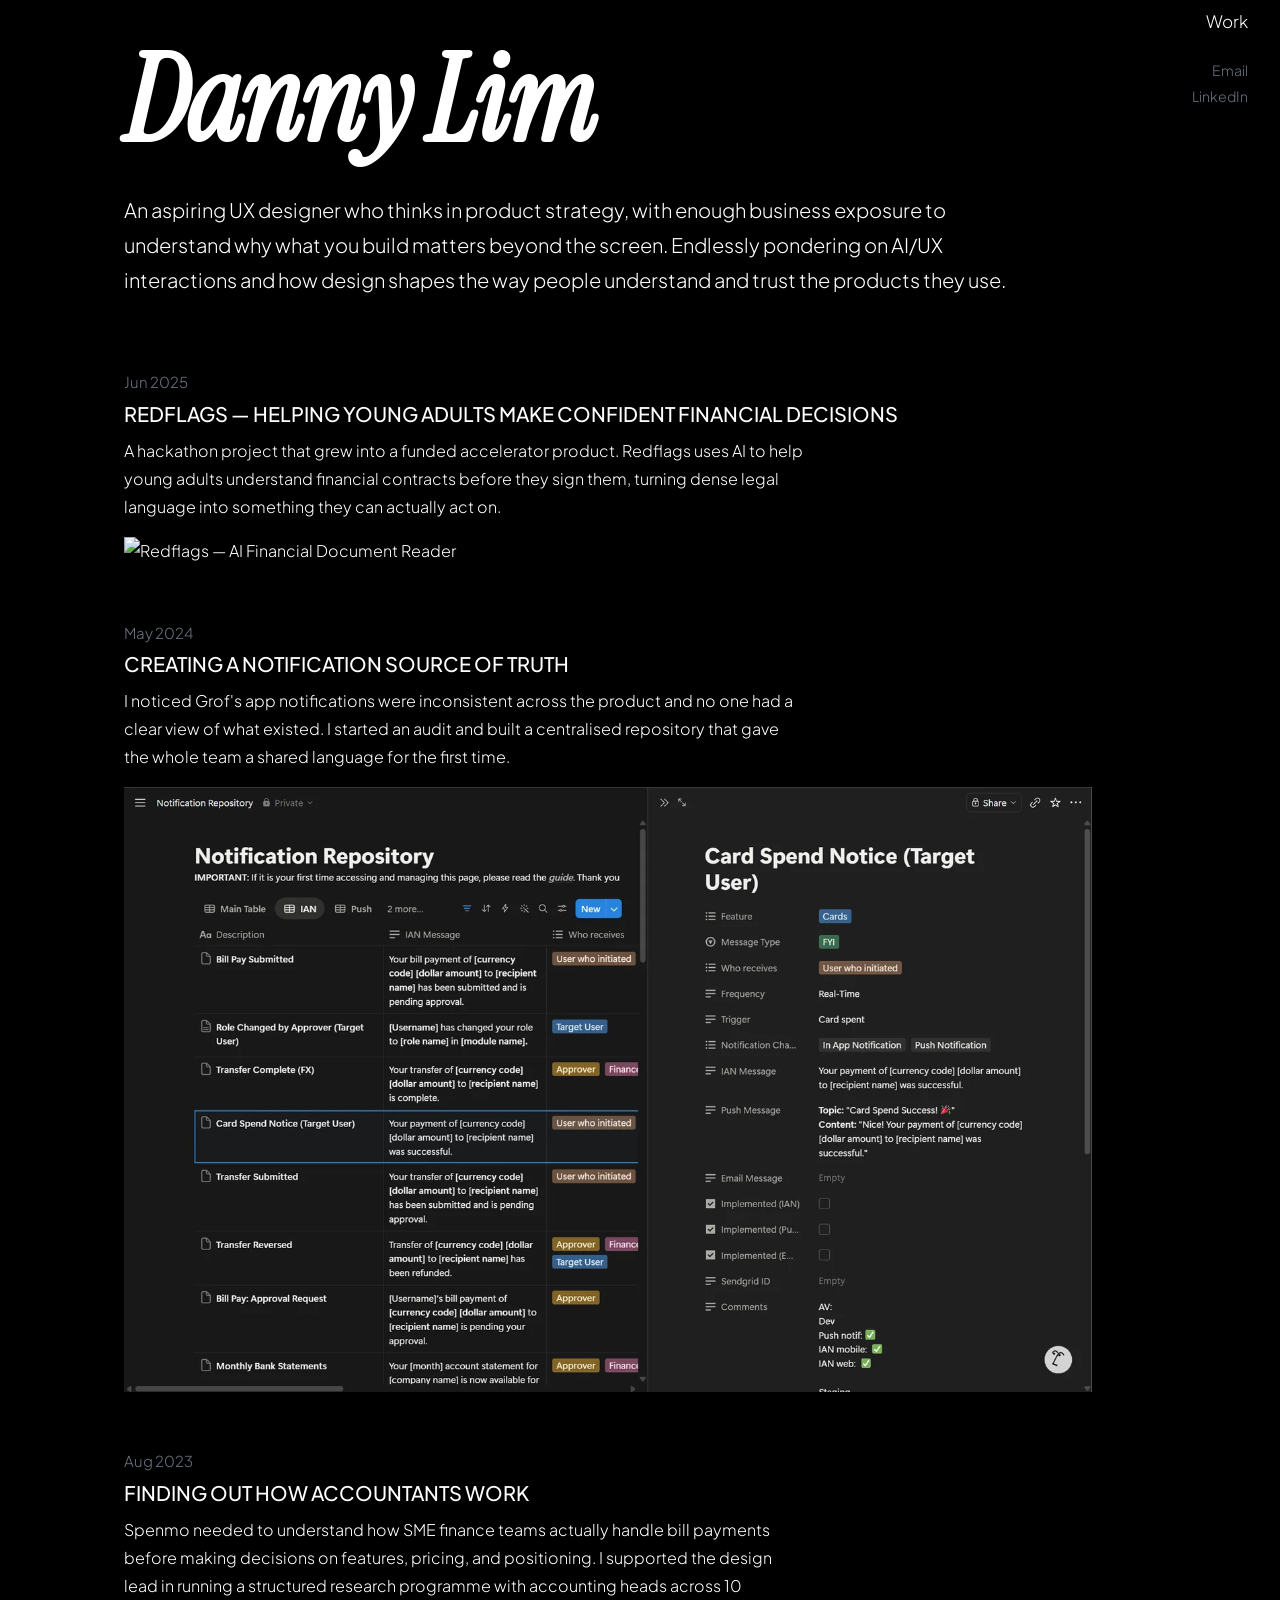
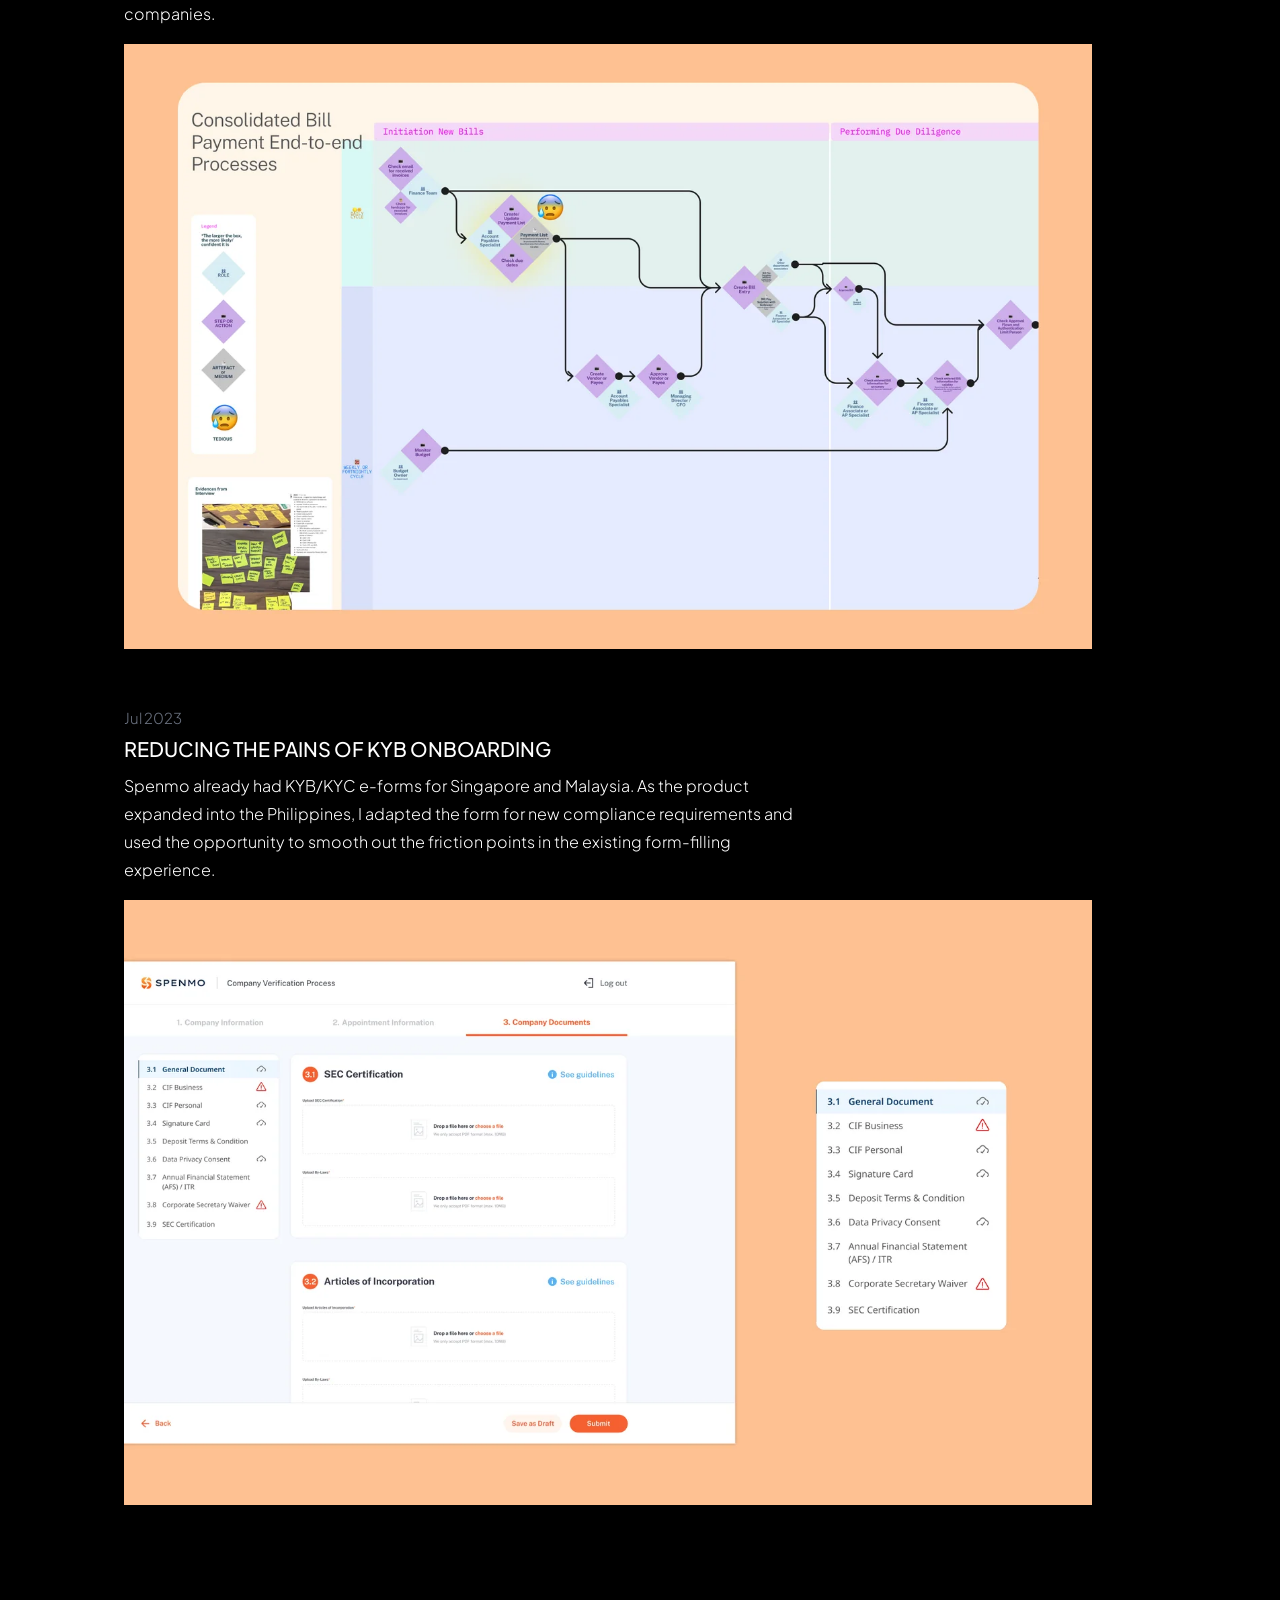
==== commit 78b95e38: "Optimise images and remove orange image wrappers - Convert all 25 portfolio images from PNG/JPG to W" ====
--- a/index.html
+++ b/index.html
@@ -46,9 +46,8 @@
 
     <!-- BIO -->
     <p class="bio">
-      Aspiring UX designer and researcher based in Singapore. I add guidance and simplicity into interfaces that I
-      design, from fintech and medtech. Currently digging into the latest research for UX interaction with LLM and
-      using writing and photography as my creative outlet.
+      An aspiring UX designer who thinks in product strategy, with enough business exposure to understand why what you build matters beyond the screen. 
+      Endlessly pondering on AI/UX interactions and how design shapes the way people understand and trust the products they use.
     </p>
 
     <!-- WORK -->
@@ -63,7 +62,7 @@
           can actually act on.
         </p>
         <div class="entry-images">
-          <img src="portfolio images/Redflags project/Hero.png" alt="Redflags — AI Financial Document Reader" />
+          <img src="portfolio images/Redflags project/Hero.webp" alt="Redflags — AI Financial Document Reader" />
         </div>
       </article>
 
@@ -76,7 +75,7 @@
           language for the first time.
         </p>
         <div class="entry-images">
-          <img src="portfolio images/Grof notification project/Grof_notification_repository.png" alt="Notification Repository" />
+          <img src="portfolio images/Grof notification project/Grof_notification_repository.webp" alt="Notification Repository" />
         </div>
       </article>
 
@@ -89,7 +88,7 @@
           programme with accounting heads across 10 companies.
         </p>
         <div class="entry-images">
-          <img src="portfolio images/Spenmo Research project/Spenmo_Research.png" alt="Accountant Research" />
+          <img src="portfolio images/Spenmo Research project/Spenmo_Research.webp" alt="Accountant Research" />
         </div>
       </article>
 
@@ -102,7 +101,7 @@
           out the friction points in the existing form-filling experience.
         </p>
         <div class="entry-images">
-          <img src="portfolio images/Spenmo KYB project/Spenmo_KYB.png" alt="KYB Onboarding" />
+          <img src="portfolio images/Spenmo KYB project/Spenmo_KYB.webp" alt="KYB Onboarding" />
         </div>
       </article>
 
--- a/style.css
+++ b/style.css
@@ -492,6 +492,24 @@
   border: none;
 }
 
+.img-wrap {
+  background: #E5E7EB;
+  width: 100%;
+  overflow: hidden;
+}
+
+.img-wrap img {
+  width: 100%;
+  height: 100%;
+  object-fit: cover;
+  display: block;
+}
+
+.img-wrap .img-placeholder {
+  background: transparent;
+  border: none;
+}
+
 /* ===========================
    STAT BLOCK
 =========================== */
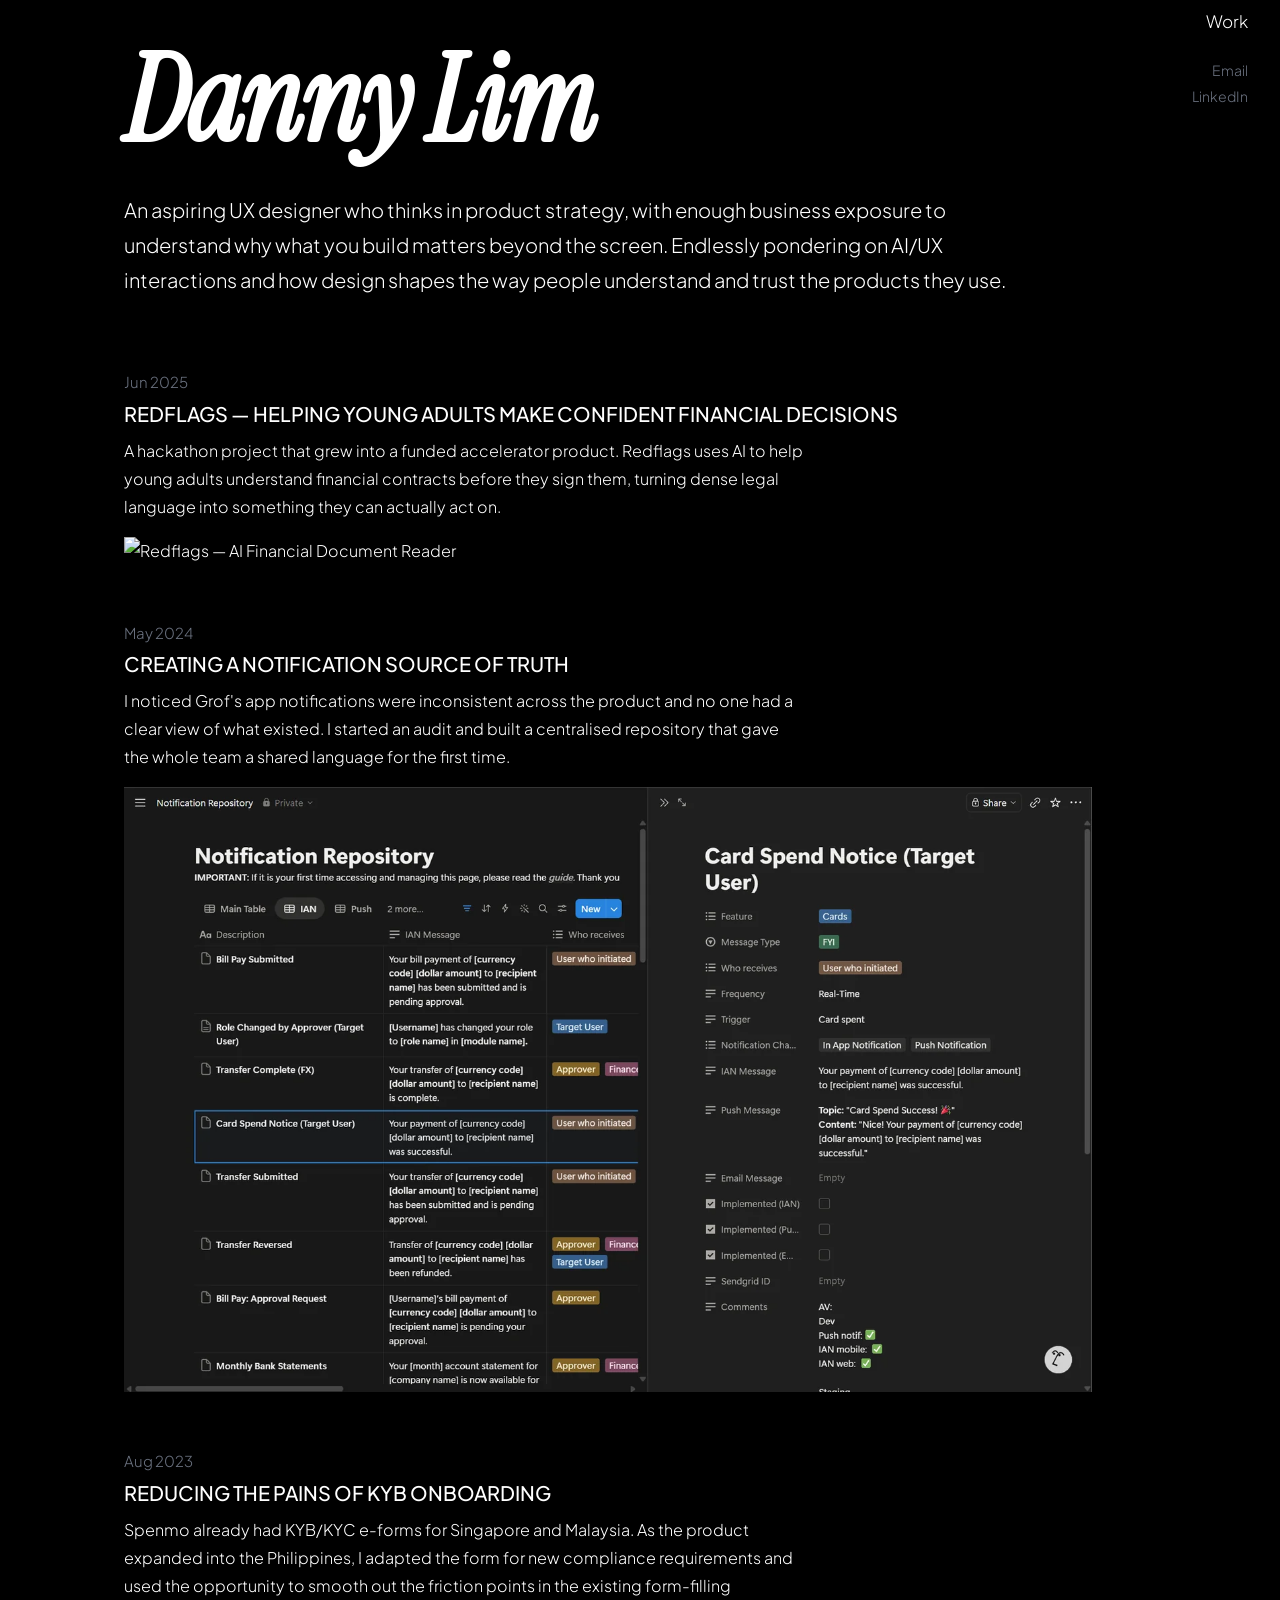
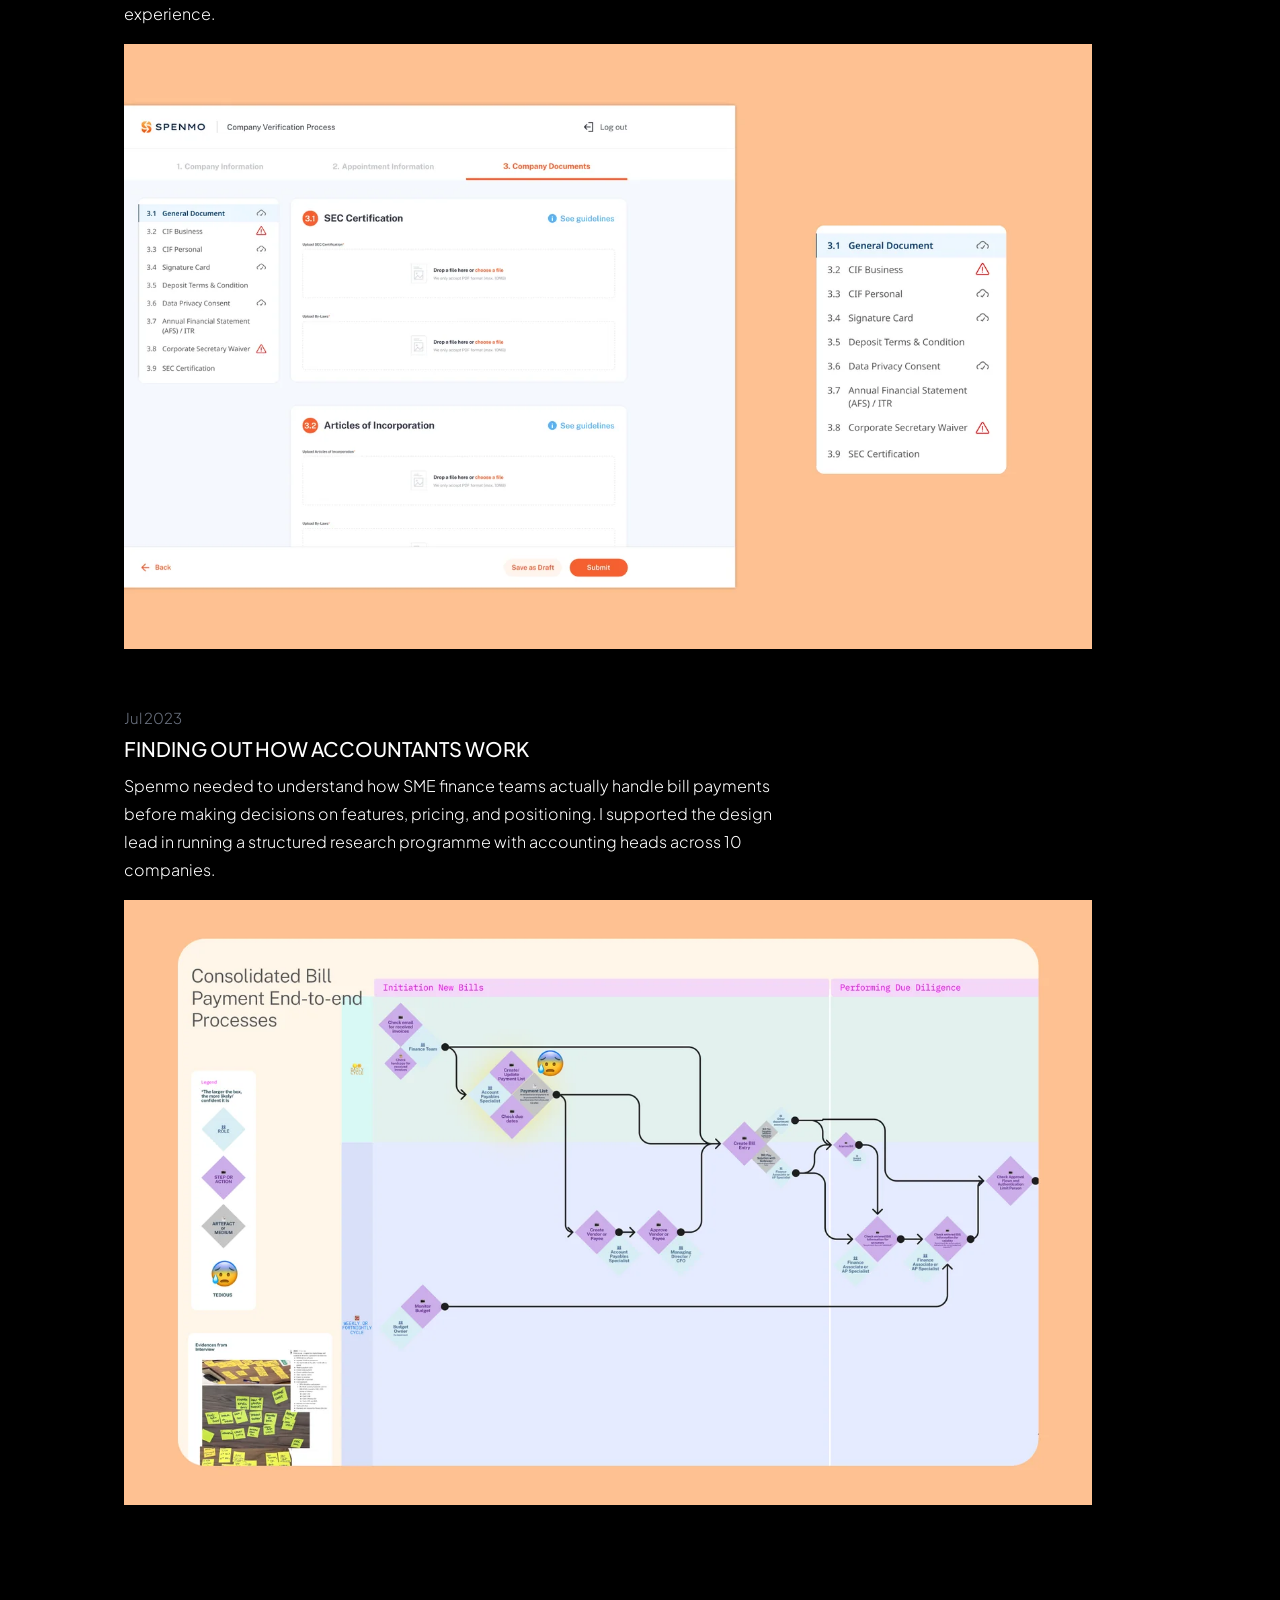
==== commit 100fb462: "Polish pass across all project pages - Consistent spacing: margin-top 32px on first images following" ====
--- a/index.html
+++ b/index.html
@@ -81,6 +81,19 @@
 
       <article class="entry">
         <p class="entry-date">Aug 2023</p>
+        <h2 class="entry-title"><a href="project-kyb.html">REDUCING THE PAINS OF KYB ONBOARDING</a></h2>
+        <p class="entry-desc">
+          Spenmo already had KYB/KYC e-forms for Singapore and Malaysia. As the product expanded into the
+          Philippines, I adapted the form for new compliance requirements and used the opportunity to smooth
+          out the friction points in the existing form-filling experience.
+        </p>
+        <div class="entry-images">
+          <img src="portfolio images/Spenmo KYB project/Spenmo_KYB.webp" alt="KYB Onboarding" />
+        </div>
+      </article>
+
+      <article class="entry">
+        <p class="entry-date">Jul 2023</p>
         <h2 class="entry-title"><a href="project-research.html">FINDING OUT HOW ACCOUNTANTS WORK</a></h2>
         <p class="entry-desc">
           Spenmo needed to understand how SME finance teams actually handle bill payments before making decisions
@@ -92,19 +105,6 @@
         </div>
       </article>
 
-      <article class="entry">
-        <p class="entry-date">Jul 2023</p>
-        <h2 class="entry-title"><a href="project-kyb.html">REDUCING THE PAINS OF KYB ONBOARDING</a></h2>
-        <p class="entry-desc">
-          Spenmo already had KYB/KYC e-forms for Singapore and Malaysia. As the product expanded into the
-          Philippines, I adapted the form for new compliance requirements and used the opportunity to smooth
-          out the friction points in the existing form-filling experience.
-        </p>
-        <div class="entry-images">
-          <img src="portfolio images/Spenmo KYB project/Spenmo_KYB.webp" alt="KYB Onboarding" />
-        </div>
-      </article>
-
     </section>
 
   </main>
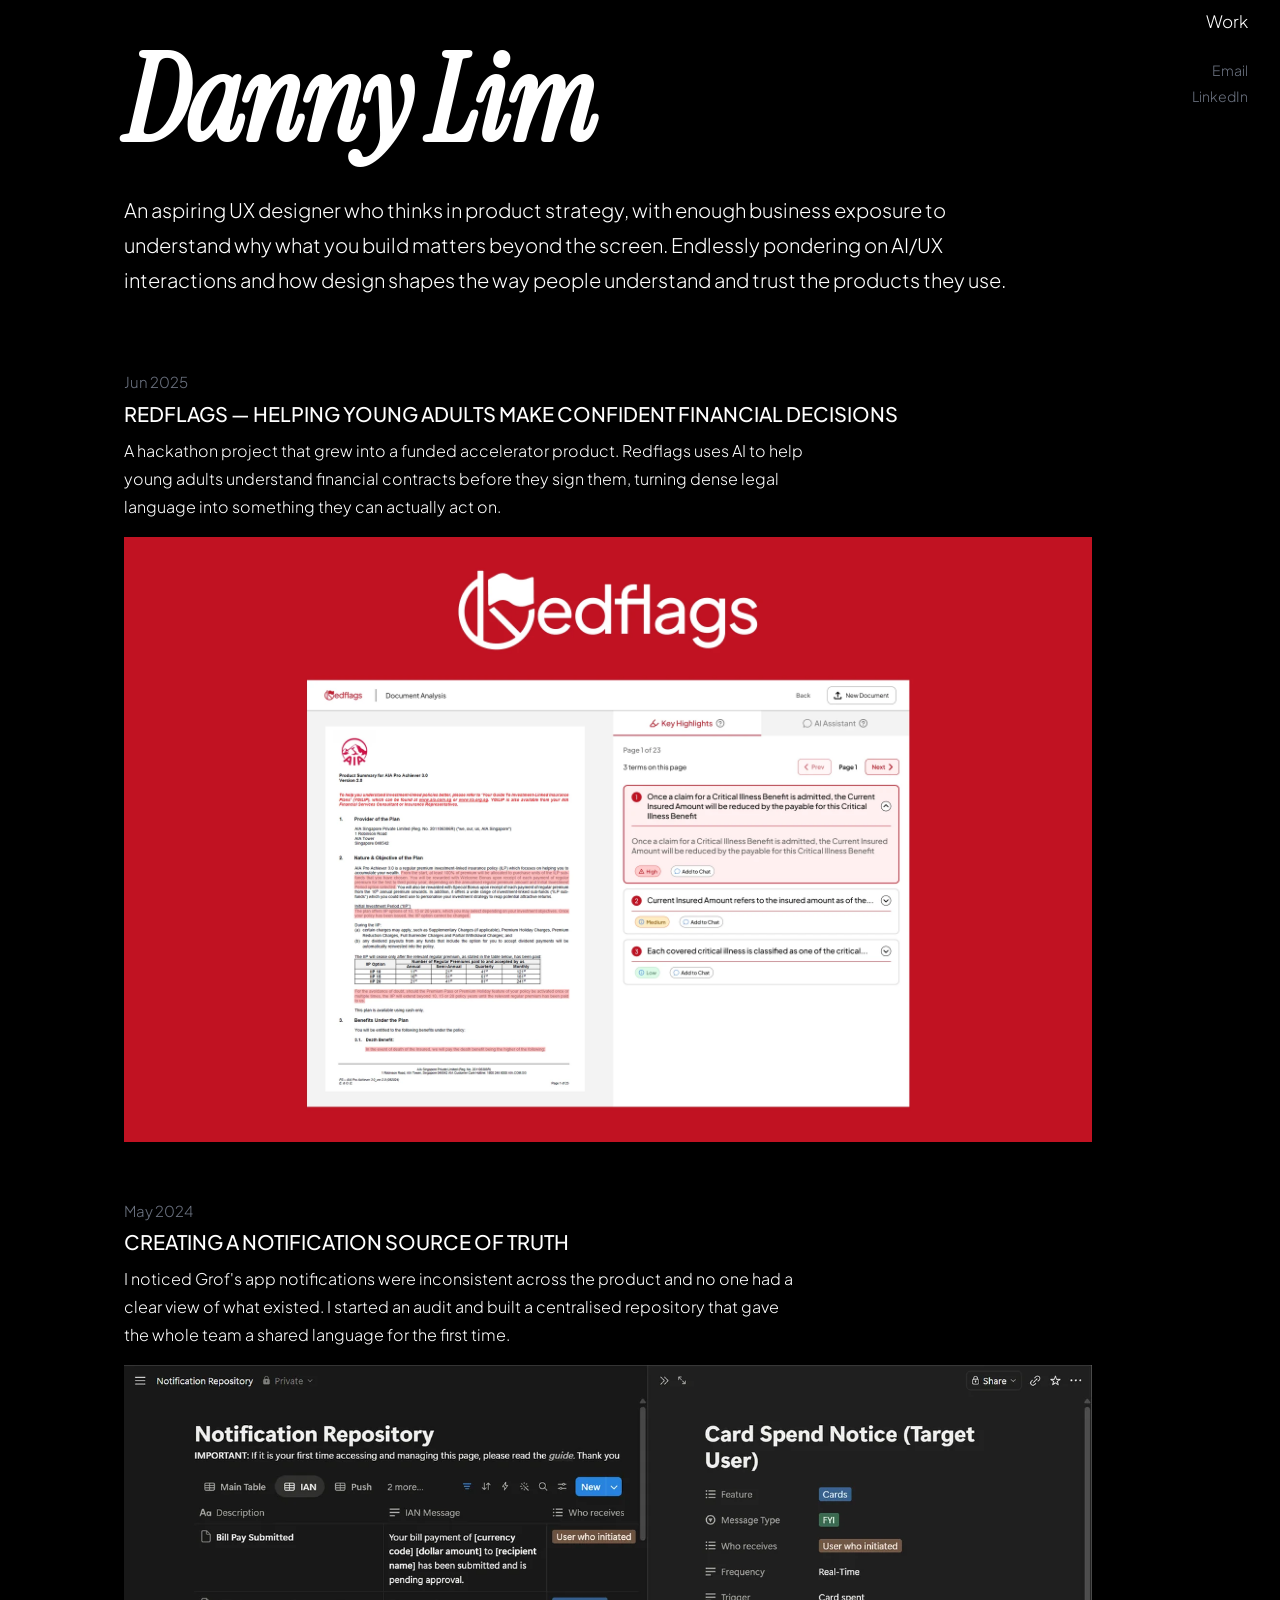
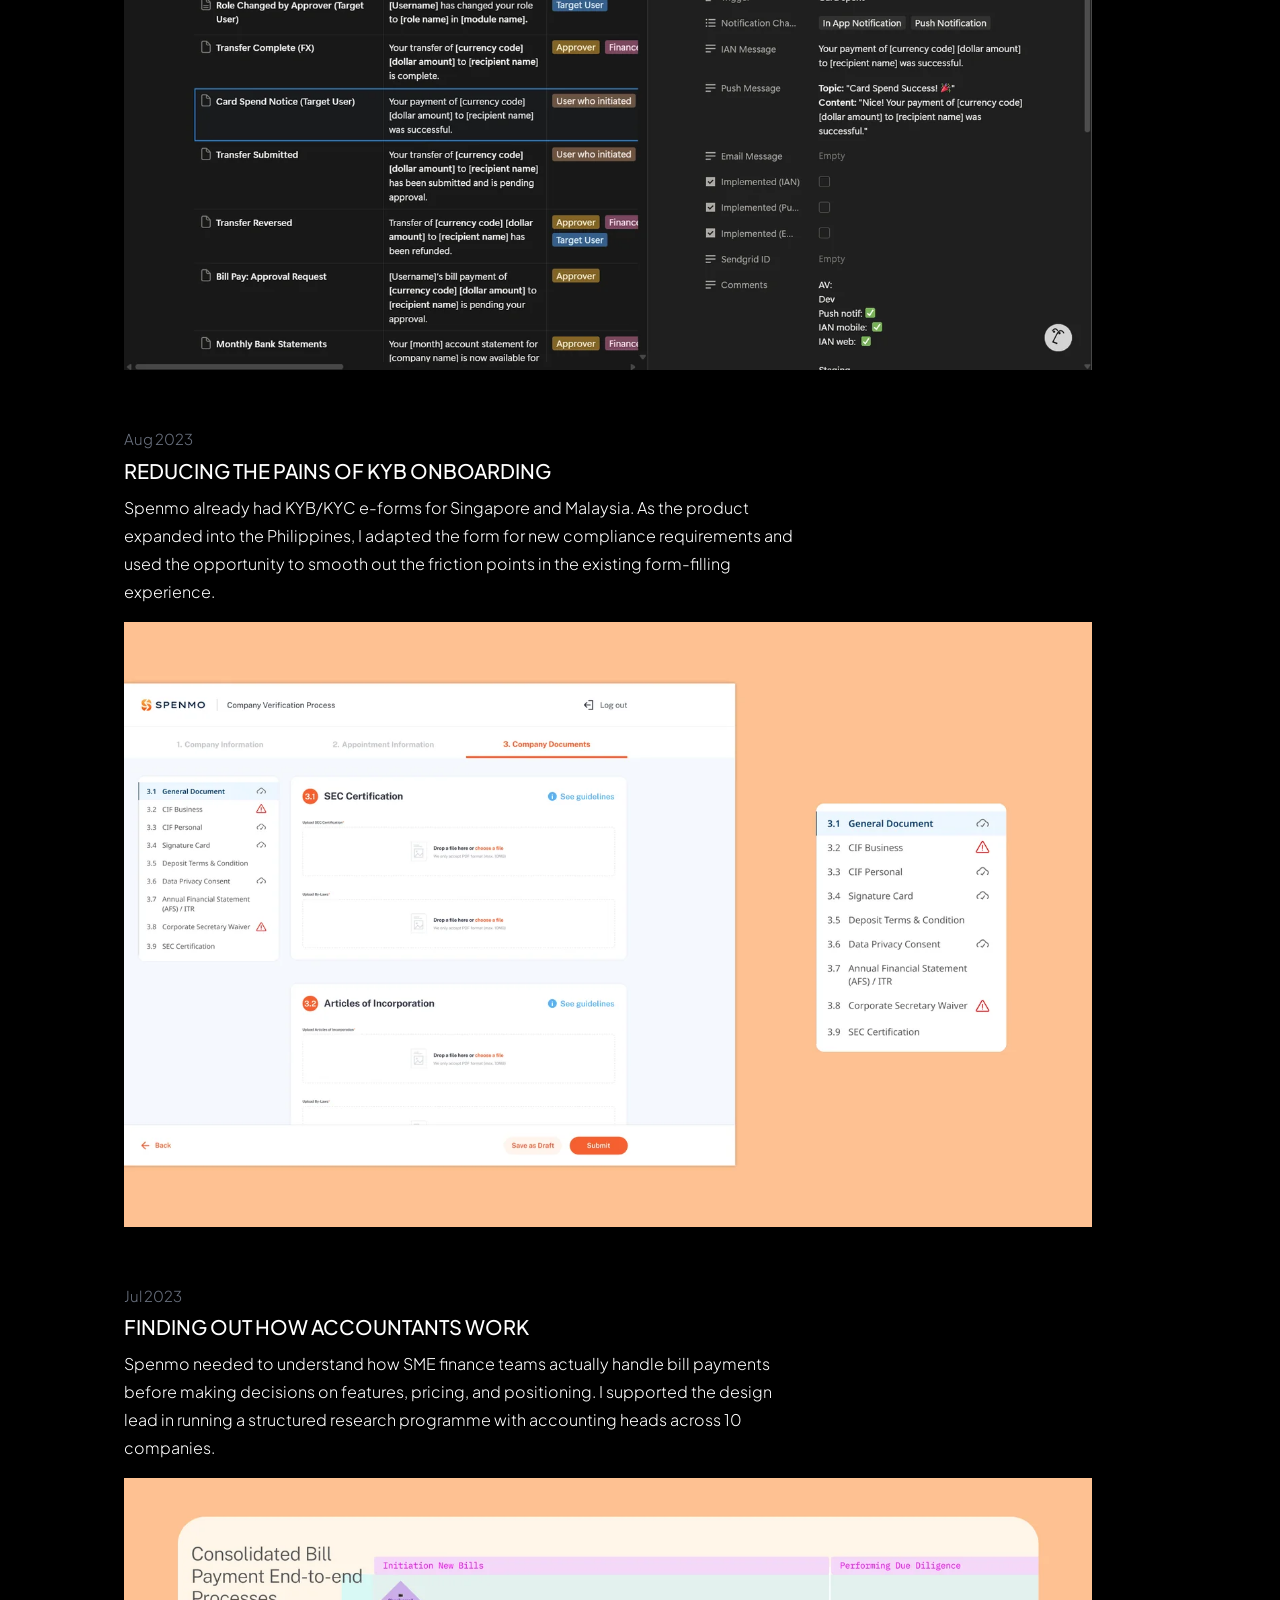
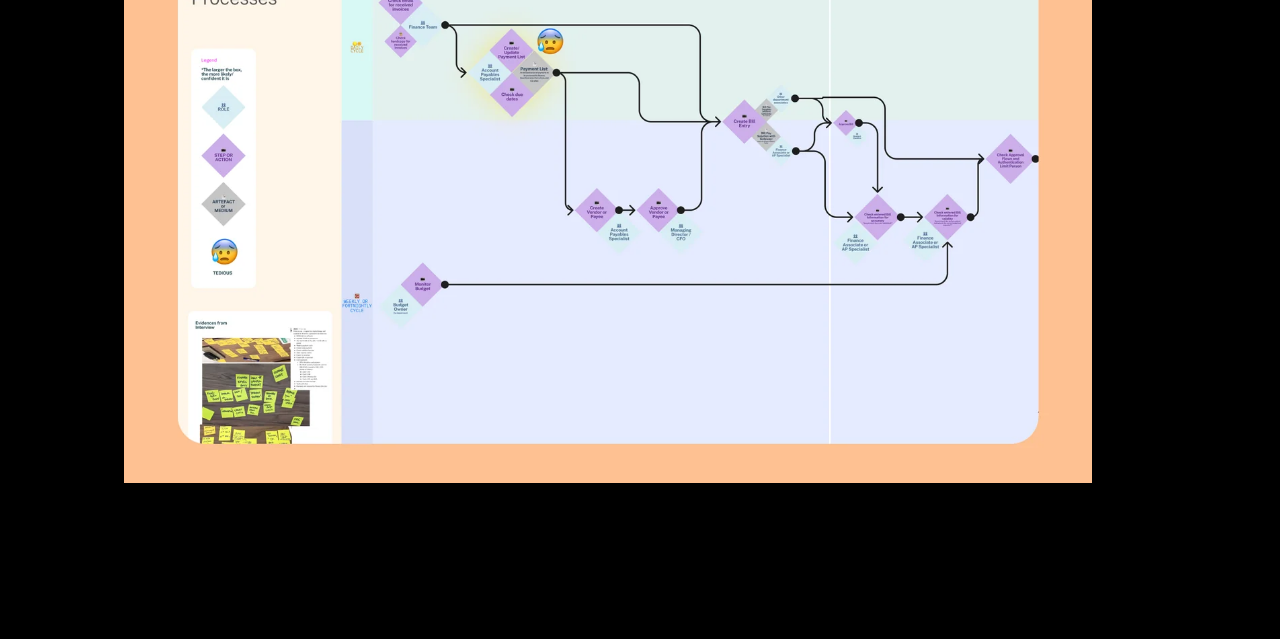
==== commit d94cd46d: "Fix Redflags hero image path capitalisation on index page Co-Authored-By: Claude Sonnet 4.6 <noreply" ====
--- a/index.html
+++ b/index.html
@@ -62,7 +62,7 @@
           can actually act on.
         </p>
         <div class="entry-images">
-          <img src="portfolio images/Redflags project/Hero.webp" alt="Redflags — AI Financial Document Reader" />
+          <img src="portfolio images/Redflags Project/Hero.webp" alt="Redflags — AI Financial Document Reader" />
         </div>
       </article>
 
